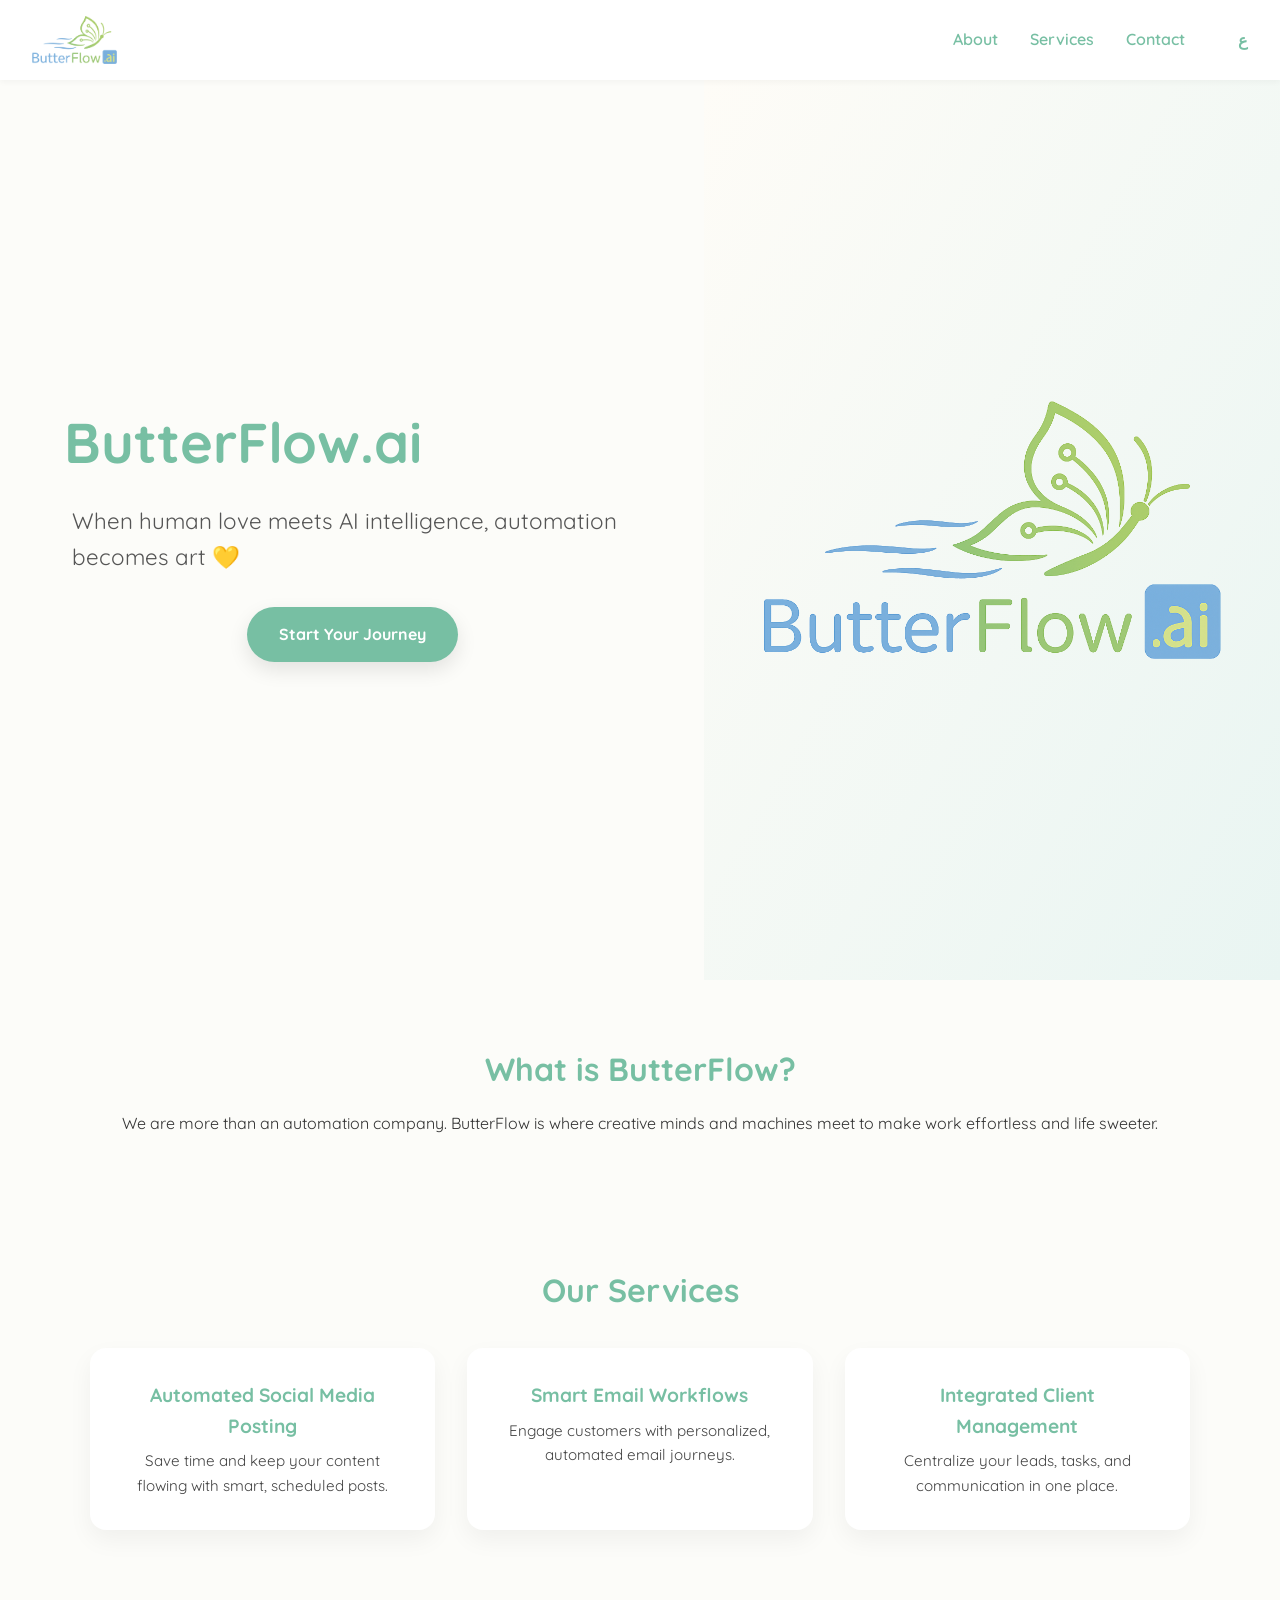
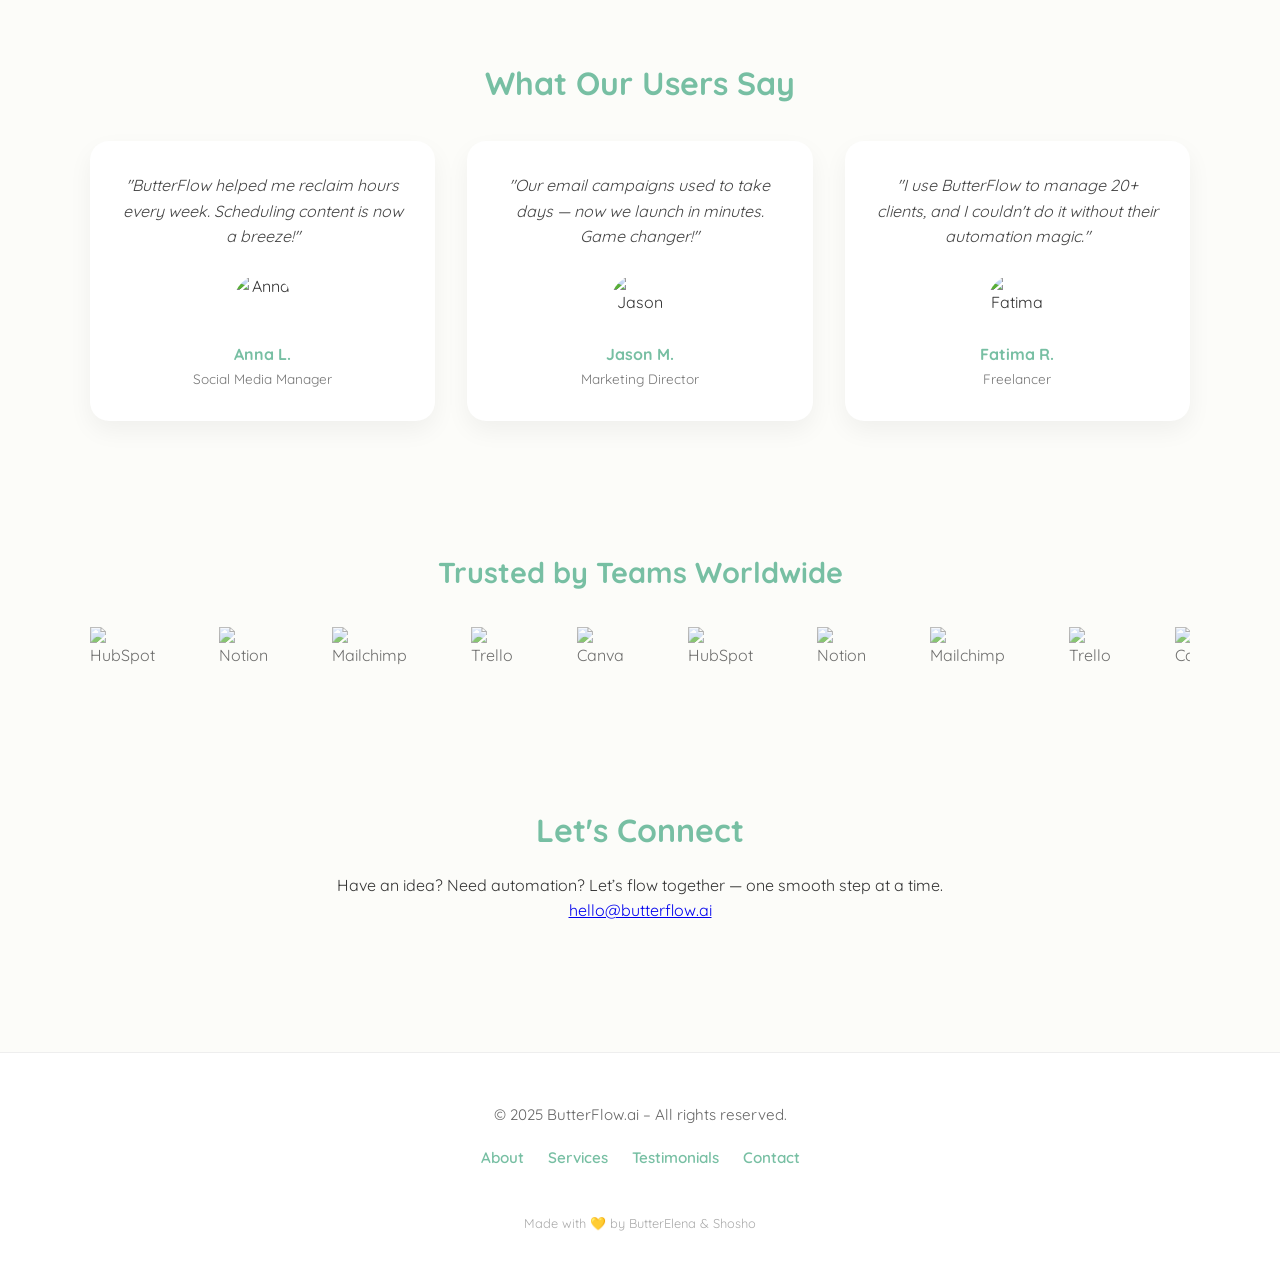
==== index.html @ 56ba8389 "Added footer and back to top button" ====
<!DOCTYPE html>
<html lang="en" dir="ltr">
<head>
    <meta charset="UTF-8" />
    <meta name="viewport" content="width=device-width, initial-scale=1.0" />
    <title>ButterFlow.ai</title>
    <link rel="icon" href="images/favicon.png" type="image/png" />
    <link rel="preconnect" href="https://fonts.googleapis.com">
    <link rel="preconnect" href="https://fonts.gstatic.com" crossorigin>
    <link href="https://fonts.googleapis.com/css2?family=Quicksand:wght@400;600;700&display=swap" rel="stylesheet">
    <link rel="stylesheet" href="style.css" />

    <script src="https://player.vimeo.com/api/player.js"></script>
</head>
<body>

<!-- Header -->
<header>
    <img src="images/logo.png" alt="ButterFlow Logo" class="logo" />
    <nav>
        <ul>
            <li><a href="#about" data-key="about_link">About</a></li>
            <li><a href="#services" data-key="services_link">Services</a></li>
            <li><a href="#contact" data-key="contact_link">Contact</a></li>
            <li class="lang-switch">
                <button id="lang-toggle" onclick="toggleLang()" title="">
                    <i class="fas fa-globe"></i>
                    <span id="lang-label">ع</span>
                </button>
            </li>
        </ul>
    </nav>
</header>

<!-- Hero Section (Split Layout) -->
<section id="hero" class="hero-split">
    <div class="hero-left">
        <h1>ButterFlow.ai</h1>
        <p class="hero-subline"><span id="dynamic-subline" data-key="hero_sub">When human love meets AI intelligence, automation becomes art 💛</span></p>
        <a href="#contact" class="btn" data-key="cta_btn">Start Your Journey</a>
    </div>

    <div class="hero-right" id="hero-right">
        <!-- Pause Logo Background -->
        <div id="hero-background" class="hero-background">
            <img src="images/logo.png" alt="ButterFlow Logo" class="hero-pause-logo" />
        </div>

        <!-- Vimeo iframe will be injected here -->
    </div>
</section>

<!-- About Section -->
<section class="section" id="about">
    <div class="container">
        <h2 data-key="about_title">What is ButterFlow?</h2>
        <p data-key="about_text">
            We are more than an automation company. ButterFlow is where creative minds and machines meet to make work effortless and life sweeter.
        </p>
    </div>
</section>

<!-- Services Section -->
<section class="section" id="services">
    <div class="container">
        <h2 data-key="services_title">Our Services</h2>
        <div class="service-cards">
            <div class="card">
                <i class="fas fa-robot card-icon"></i>
                <h3 data-key="service_1">Automated Social Media Posting</h3>
                <p data-key="service_1_desc">Save time and keep your content flowing with smart, scheduled posts.</p>
            </div>
            <div class="card">
                <i class="fas fa-envelope-open-text card-icon"></i>
                <h3 data-key="service_2">Smart Email Workflows</h3>
                <p data-key="service_2_desc">Engage customers with personalized, automated email journeys.</p>
            </div>
            <div class="card">
                <i class="fas fa-users-cog card-icon"></i>
                <h3 data-key="service_3">Integrated Client Management</h3>
                <p data-key="service_3_desc">Centralize your leads, tasks, and communication in one place.</p>
            </div>
        </div>
    </div>
</section>

<!-- Testimonials Section -->
<section class="section testimonials" id="testimonials">
    <div class="container">
        <h2>What Our Users Say</h2>
        <div class="testi-grid">
            <div class="testi-card">
                <p>"ButterFlow helped me reclaim hours every week. Scheduling content is now a breeze!"</p>
                <div class="testi-info">
                    <img src="https://uifaces.co/our-content/donated/6MWH9Xi_.jpg" alt="Anna" class="avatar">
                    <span>Anna L.</span>
                    <small>Social Media Manager</small>
                </div>
            </div>
            <div class="testi-card">
                <p>"Our email campaigns used to take days — now we launch in minutes. Game changer!"</p>
                <div class="testi-info">
                    <img src="https://uifaces.co/our-content/donated/vIqzOHXj.jpg" alt="Jason" class="avatar">
                    <span>Jason M.</span>
                    <small>Marketing Director</small>
                </div>
            </div>
            <div class="testi-card">
                <p>"I use ButterFlow to manage 20+ clients, and I couldn't do it without their automation magic."</p>
                <div class="testi-info">
                    <img src="https://uifaces.co/our-content/donated/KtCFjlD4.jpg" alt="Fatima" class="avatar">
                    <span>Fatima R.</span>
                    <small>Freelancer</small>
                </div>
            </div>
        </div>
    </div>
</section>

<!-- Clients Marquee -->
<section class="section clients-marquee" id="clients">
    <div class="container">
        <h2>Trusted by Teams Worldwide</h2>
        <div class="marquee">
            <div class="marquee-track">
                <img src="https://upload.wikimedia.org/wikipedia/commons/5/57/HubSpot_Logo.svg" alt="HubSpot" height="48"/>
                <img src="https://upload.wikimedia.org/wikipedia/commons/e/e9/Notion-logo.svg" alt="Notion" height="48"/>
                <img src="https://upload.wikimedia.org/wikipedia/en/thumb/3/3d/Mailchimp_Logo_2018.svg/512px-Mailchimp_Logo_2018.svg.png" alt="Mailchimp" height="48"/>
                <img src="https://upload.wikimedia.org/wikipedia/commons/9/96/Trello_logo.svg" alt="Trello" height="48"/>
                <img src="https://upload.wikimedia.org/wikipedia/commons/4/44/Canva_Logo.svg" alt="Canva" height="48"/>

                <!-- Repeated -->
                <img src="https://upload.wikimedia.org/wikipedia/commons/5/57/HubSpot_Logo.svg" alt="HubSpot" height="48"/>
                <img src="https://upload.wikimedia.org/wikipedia/commons/e/e9/Notion-logo.svg" alt="Notion" height="48"/>
                <img src="https://upload.wikimedia.org/wikipedia/en/thumb/3/3d/Mailchimp_Logo_2018.svg/512px-Mailchimp_Logo_2018.svg.png" alt="Mailchimp" height="48"/>
                <img src="https://upload.wikimedia.org/wikipedia/commons/9/96/Trello_logo.svg" alt="Trello" height="48"/>
                <img src="https://upload.wikimedia.org/wikipedia/commons/4/44/Canva_Logo.svg" alt="Canva" height="48"/>
            </div>
        </div>
    </div>
</section>

<!-- Contact Section -->
<section class="section" id="contact">
    <div class="container">
        <h2 data-key="contact_title">Let's Connect</h2>
        <p data-key="contact_text">
            Have an idea? Need automation? Let’s flow together — one smooth step at a time.
        </p>
        <a href="mailto:hello@butterflow.ai" class="btn">hello@butterflow.ai</a>
    </div>
</section>

<!-- Footer Section -->
<footer>
    <div class="container">
        <p>© 2025 ButterFlow.ai – All rights reserved.</p>

        <div class="footer-links">
            <a href="#about" data-key="about_link">About</a>
            <a href="#services" data-key="services_link">Services</a>
            <a href="#testimonials">Testimonials</a>
            <a href="#contact" data-key="contact_link">Contact</a>
        </div>

        <div class="social">
            <a href="https://linkedin.com" target="_blank" rel="noopener"><i class="fab fa-linkedin-in"></i></a>
            <a href="https://twitter.com" target="_blank" rel="noopener"><i class="fab fa-twitter"></i></a>
            <a href="https://instagram.com" target="_blank" rel="noopener"><i class="fab fa-instagram"></i></a>
        </div>

        <small>Made with 💛 by ButterElena & Shosho</small>
    </div>
</footer>
<!-- Back to Top Button -->
<!-- Back to Top Button -->
<!-- Back to Top Button -->
<button id="backToTop" title="" aria-label="Back to top">
    <!-- Inline SVG from Lucide.dev -->
    <svg xmlns="http://www.w3.org/2000/svg" width="22" height="22" fill="none" stroke="currentColor"
         stroke-width="2" stroke-linecap="round" stroke-linejoin="round"
         class="lucide lucide-chevron-up" viewBox="0 0 24 24">
        <path d="m18 15-6-6-6 6" />
    </svg>
    <span class="tooltip" id="top-tooltip">Back to top</span>
</button>


<script src="script.js"></script>
</body>
</html>
---- style.css ----
:root {
    --main-color: #77bfa3;
    --hover-color: #5f9ea0;
    --bg-color: #fcfcf9;
    --text-color: #333;
    --accent: #b4dfd2;
    --font: 'Quicksand', sans-serif;
}

* {
    margin: 0;
    padding: 0;
    box-sizing: border-box;
}

body {
    font-family: var(--font);
    background-color: var(--bg-color);
    color: var(--text-color);
    line-height: 1.6;
    overflow-x: hidden;
}

.container {
    width: 90%;
    max-width: 1100px;
    margin: auto;
}

/* Header */
header {
    display: flex;
    justify-content: space-between;
    align-items: center;
    padding: 1rem 2rem;
    background: rgba(255, 255, 255, 0.9);
    backdrop-filter: blur(10px);
    box-shadow: 0 2px 6px rgba(0, 0, 0, 0.04);
    position: sticky;
    top: 0;
    z-index: 1000;
}

.logo {
    height: 48px;
}

nav ul {
    display: flex;
    list-style: none;
    align-items: center;
    gap: 1.5rem;
}

nav a {
    text-decoration: none;
    font-weight: 600;
    color: var(--main-color);
    transition: color 0.3s ease;
}

nav a:hover {
    color: var(--hover-color);
}

.lang-switch button {
    background: none;
    border: none;
    font-weight: bold;
    cursor: pointer;
    color: var(--main-color);
    font-size: 1rem;
    display: flex;
    align-items: center;
    gap: 5px;
}

.lang-switch button:hover {
    color: var(--hover-color);
}

.lang-switch i {
    font-size: 1.2rem;
}

/* Hero Split Section */
.hero-split {
    display: flex;
    flex-direction: column;
    min-height: 100vh;
    background-color: var(--bg-color);
}

.hero-left {
    flex: 1;
    padding: 6rem 2rem 4rem;
    display: flex;
    flex-direction: column;
    justify-content: center;
    text-align: center;
    z-index: 2;
}

.hero-left h1 {
    font-size: 3rem;
    color: var(--main-color);
    margin-bottom: 1rem;
}

.hero-left p {
    font-size: 1.25rem;
    color: #555;
    margin-bottom: 2rem;
}

.hero-left .btn {
    background-color: var(--main-color);
    color: #fff;
    padding: 0.9rem 2rem;
    border-radius: 50px;
    text-decoration: none;
    font-weight: bold;
    box-shadow: 0 8px 20px rgba(0, 0, 0, 0.1);
    transition: 0.3s;
    align-self: center;
}

.hero-left .btn:hover {
    background-color: var(--hover-color);
}

.hero-right {
    flex: 1;
    position: relative;
    width: 100%;
    height: 100vh;
    overflow: hidden;
    background: linear-gradient(120deg, #fefcf7, #e9f5f2);
    display: flex;
    align-items: center;
    justify-content: center;
}

.hero-background {
    position: absolute;
    inset: 0;
    display: flex;
    align-items: center;
    justify-content: center;
    z-index: 3;
    transition: opacity 1s ease;
    background: linear-gradient(120deg, #fefcf7, #e9f5f2);
    opacity: 1;
    pointer-events: none;
}

.hero-pause-logo {
    width: 80%;
    max-width: 600px;
    height: auto;
    animation: float 6s ease-in-out infinite;
}

@keyframes float {
    0% { transform: translateY(0); }
    50% { transform: translateY(-10px); }
    100% { transform: translateY(0); }
}

#hero-right iframe {
    position: absolute;
    top: 0;
    left: 0;
    height: 100%;
    width: 100%;
    object-fit: cover;
    z-index: 2;
    border: none;
    pointer-events: none;
}

/* Sections */
.section {
    padding: 4rem 1rem;
    text-align: center;
}

.section h2 {
    color: var(--main-color);
    font-size: 2rem;
    margin-bottom: 1rem;
}

.service-cards {
    display: grid;
    gap: 2rem;
    margin-top: 2rem;
}

.card {
    background-color: #fff;
    border-radius: 1rem;
    padding: 2rem;
    box-shadow: 0 10px 24px rgba(0, 0, 0, 0.05);
    transition: transform 0.3s ease, box-shadow 0.3s ease;
    text-align: center;
}

.card:hover {
    transform: translateY(-6px);
    box-shadow: 0 16px 32px rgba(0, 0, 0, 0.1);
}

.card-icon {
    font-size: 2rem;
    color: var(--main-color);
    margin-bottom: 1rem;
}

.card h3 {
    font-size: 1.2rem;
    margin-bottom: 0.5rem;
    color: var(--main-color);
}

.card p {
    font-size: 0.95rem;
    color: #444;
}

@media (min-width: 768px) {
    .service-cards {
        grid-template-columns: repeat(3, 1fr);
    }
}

.testimonials h2 {
    color: var(--main-color);
    font-size: 2rem;
    margin-bottom: 2rem;
}

.testi-grid {
    display: grid;
    gap: 2rem;
    grid-template-columns: 1fr;
}

.testi-card {
    background: #fff;
    padding: 2rem;
    border-radius: 1.2rem;
    box-shadow: 0 10px 24px rgba(0,0,0,0.05);
    text-align: center;
    transition: 0.3s ease;
}

.testi-card:hover {
    transform: translateY(-5px);
    box-shadow: 0 16px 32px rgba(0,0,0,0.08);
}

.testi-card p {
    font-style: italic;
    font-size: 1rem;
    color: #444;
    margin-bottom: 1.5rem;
}

.testi-info {
    display: flex;
    flex-direction: column;
    align-items: center;
}

.avatar {
    width: 60px;
    height: 60px;
    border-radius: 50%;
    margin-bottom: 0.5rem;
}

.testi-info span {
    font-weight: bold;
    color: var(--main-color);
}

.testi-info small {
    font-size: 0.85rem;
    color: #777;
}

@media(min-width: 768px) {
    .testi-grid {
        grid-template-columns: repeat(3, 1fr);
    }
}
.clients-marquee h2 {
    color: var(--main-color);
    font-size: 1.8rem;
    text-align: center;
    margin-bottom: 2rem;
}

.marquee {
    overflow: hidden;
    position: relative;
}

.marquee-track {
    display: flex;
    gap: 4rem;
    animation: marqueeScroll 40s linear infinite;
    will-change: transform;
}

.marquee-track img {
    height: 50px;
    object-fit: contain;
    opacity: 0.7;
    transition: opacity 0.3s ease;
}

.marquee-track img:hover {
    opacity: 1;
}

@keyframes marqueeScroll {
    from {
        transform: translateX(0);
    }
    to {
        transform: translateX(-50%);
    }
}

.hero-subline {
    font-size: 1.25rem;
    color: #555;
    margin-bottom: 2rem;
    min-height: 3rem;
    text-align: center;
}

.hero-subline span {
    display: inline-block;
    padding-inline-start: 0.5rem;
}

html[dir="rtl"] .hero-subline span {
    padding-inline-start: 0;
    padding-inline-end: 0.5rem;
}

@media (min-width: 768px) {
    .hero-subline {
        text-align: left;
    }
}


.cursor {
    color: var(--main-color);
    animation: blink 0.8s infinite;
    font-weight: bold;
    margin-left: 4px;
}

@keyframes blink {
    0%, 100% { opacity: 1; }
    50% { opacity: 0; }
}


@keyframes fadeIn {
    from { opacity: 0; transform: translateY(10px); }
    to { opacity: 1; transform: translateY(0); }
}
/* Footer Styles */
footer {
    background: #fff;
    padding: 3rem 1rem;
    text-align: center;
    border-top: 1px solid #eee;
    margin-top: 4rem;
    color: #666;
    font-size: 0.95rem;
    line-height: 1.8;
}

footer .footer-links {
    margin-top: 1rem;
    display: flex;
    justify-content: center;
    flex-wrap: wrap;
    gap: 1.5rem;
}

footer .footer-links a {
    color: var(--main-color);
    text-decoration: none;
    font-weight: 600;
    transition: color 0.3s ease;
}

footer .footer-links a:hover {
    color: var(--hover-color);
}

footer small {
    display: block;
    margin-top: 1rem;
    color: #aaa;
    font-size: 0.8rem;
}

footer .social {
    margin-top: 1.5rem;
    display: flex;
    justify-content: center;
    gap: 1rem;
}

footer .social a {
    font-size: 1.2rem;
    color: var(--main-color);
    transition: 0.3s ease;
}

footer .social a:hover {
    color: var(--hover-color);
}

/* Back to Top Button */
#backToTop {
    position: fixed;
    bottom: 30px;
    right: 30px;
    background-color: var(--main-color);
    color: #fff;
    border: none;
    border-radius: 50%;
    width: 48px;
    height: 48px;
    font-size: 1.2rem;
    display: none;
    align-items: center;
    justify-content: center;
    cursor: pointer;
    z-index: 999;
    box-shadow: 0 4px 10px rgba(0, 0, 0, 0.2);
    transition: background-color 0.3s ease;
    position: fixed;
}

#backToTop:hover {
    background-color: var(--hover-color);
}
#backToTop svg {
    width: 24px;
    height: 24px;
}
/* Move button to left in RTL */
html[dir="rtl"] #backToTop {
    right: auto;
    left: 30px;
}

/* Tooltip Styling */
#backToTop .tooltip {
    position: absolute;
    bottom: 110%;
    background-color: #333;
    color: #fff;
    padding: 6px 10px;
    border-radius: 6px;
    font-size: 0.75rem;
    white-space: nowrap;
    opacity: 0;
    transform: translateY(5px);
    transition: all 0.3s ease;
    pointer-events: none;
}

#backToTop:hover .tooltip {
    opacity: 1;
    transform: translateY(0);
}

/* RTL Tooltip Placement */
html[dir="rtl"] #backToTop .tooltip {
    left: 50%;
    transform: translateX(-50%) translateY(5px);
}



/* Responsive Design */
@media (min-width: 768px) {
    .hero-split {
        flex-direction: row;
    }

    .hero-left {
        flex: 1;
        text-align: left;
        padding: 4rem;
    }

    .hero-left h1 {
        font-size: 3.5rem;
    }

    .hero-left p {
        font-size: 1.4rem;
    }

    nav ul {
        gap: 2rem;
    }

    .lang-switch {
        margin-left: 1rem;
    }
}

@media (max-width: 768px) {
    .hero-pause-logo {
        width: 120px;
    }

    .hero-left h1 {
        font-size: 2.2rem;
    }

    .hero-left p {
        font-size: 1rem;
    }

    .hero-split {
        flex-direction: column;
        flex-wrap: nowrap;
    }

    .hero-left {
        order: 2;
        text-align: center;
        padding: 2rem 1.5rem;
    }

    .hero-right {
        order: 1;
        height: 300px; /* or auto */
    }

    .hero-left .btn {
        margin-top: 1.5rem;
    }

    .hero-pause-logo {
        width: 70%;
        max-width: 300px;
    }

    #hero-right iframe {
        height: 300px;
    }
}
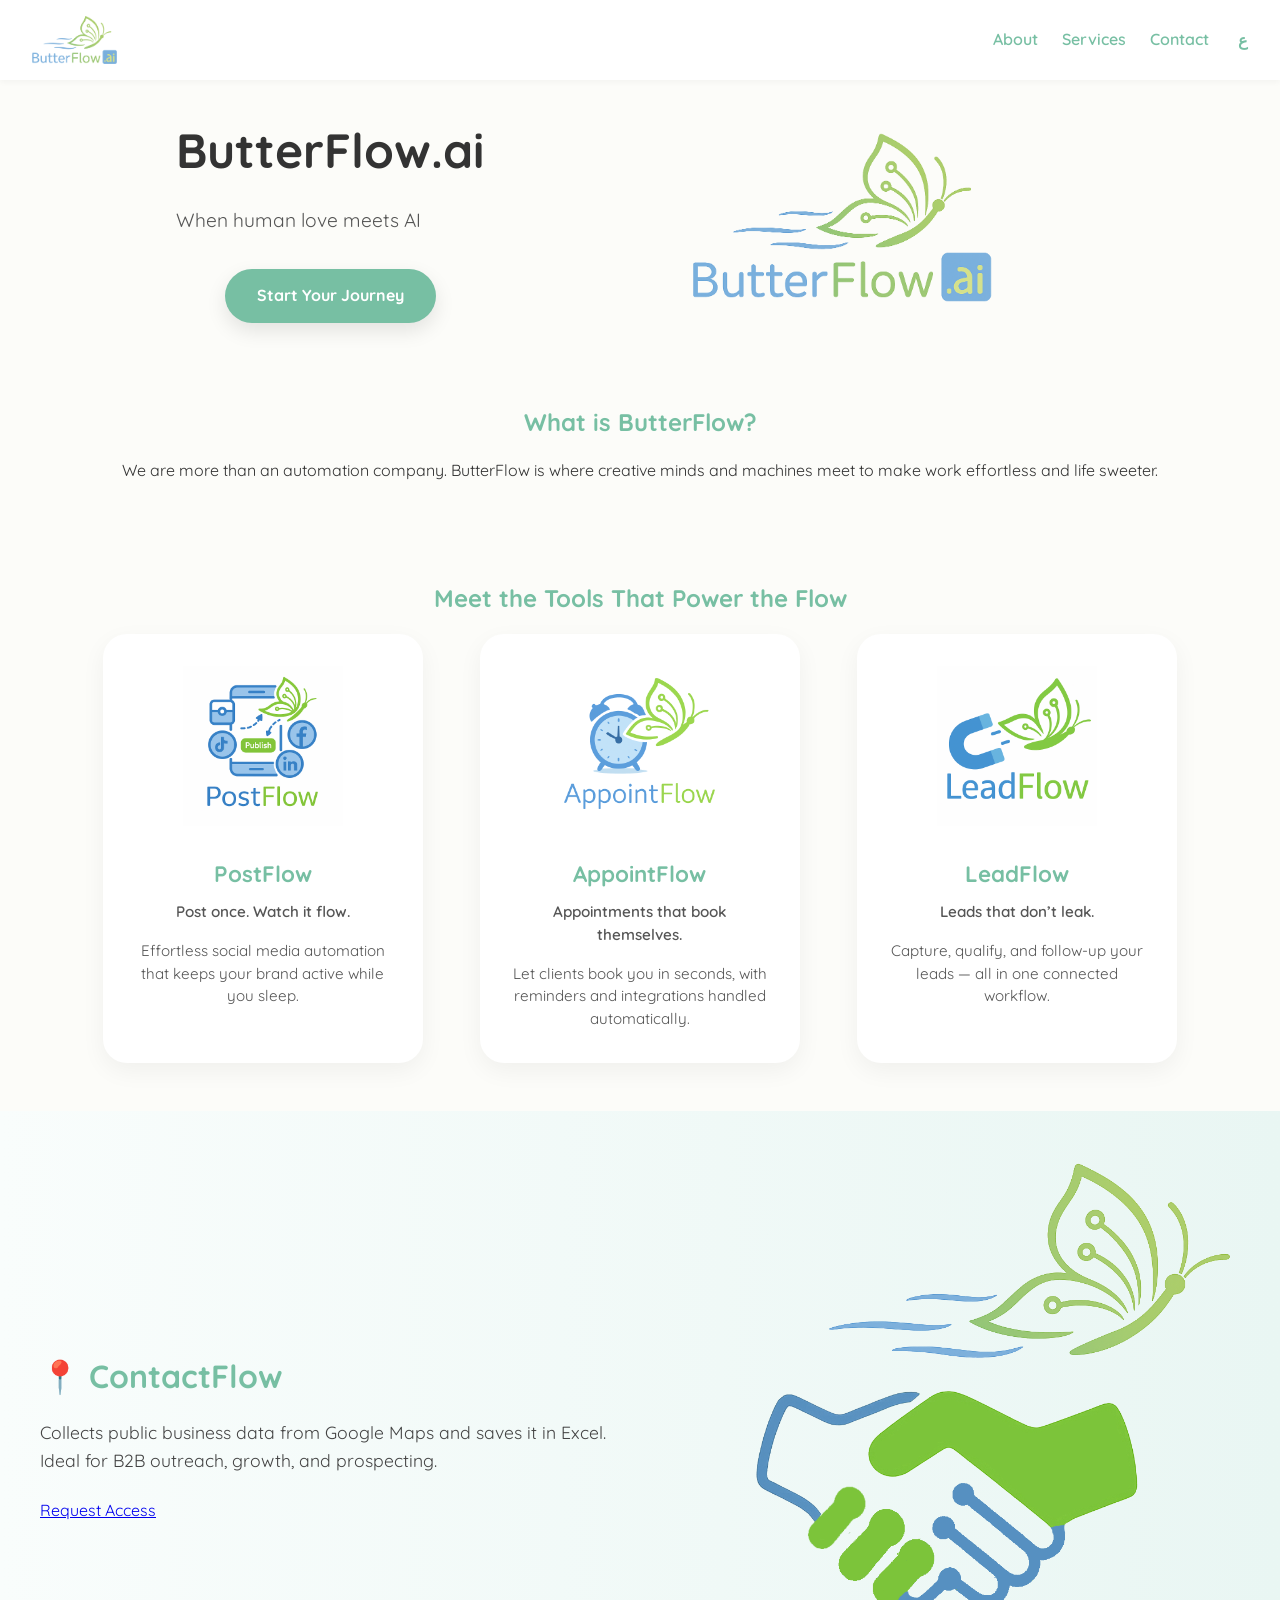
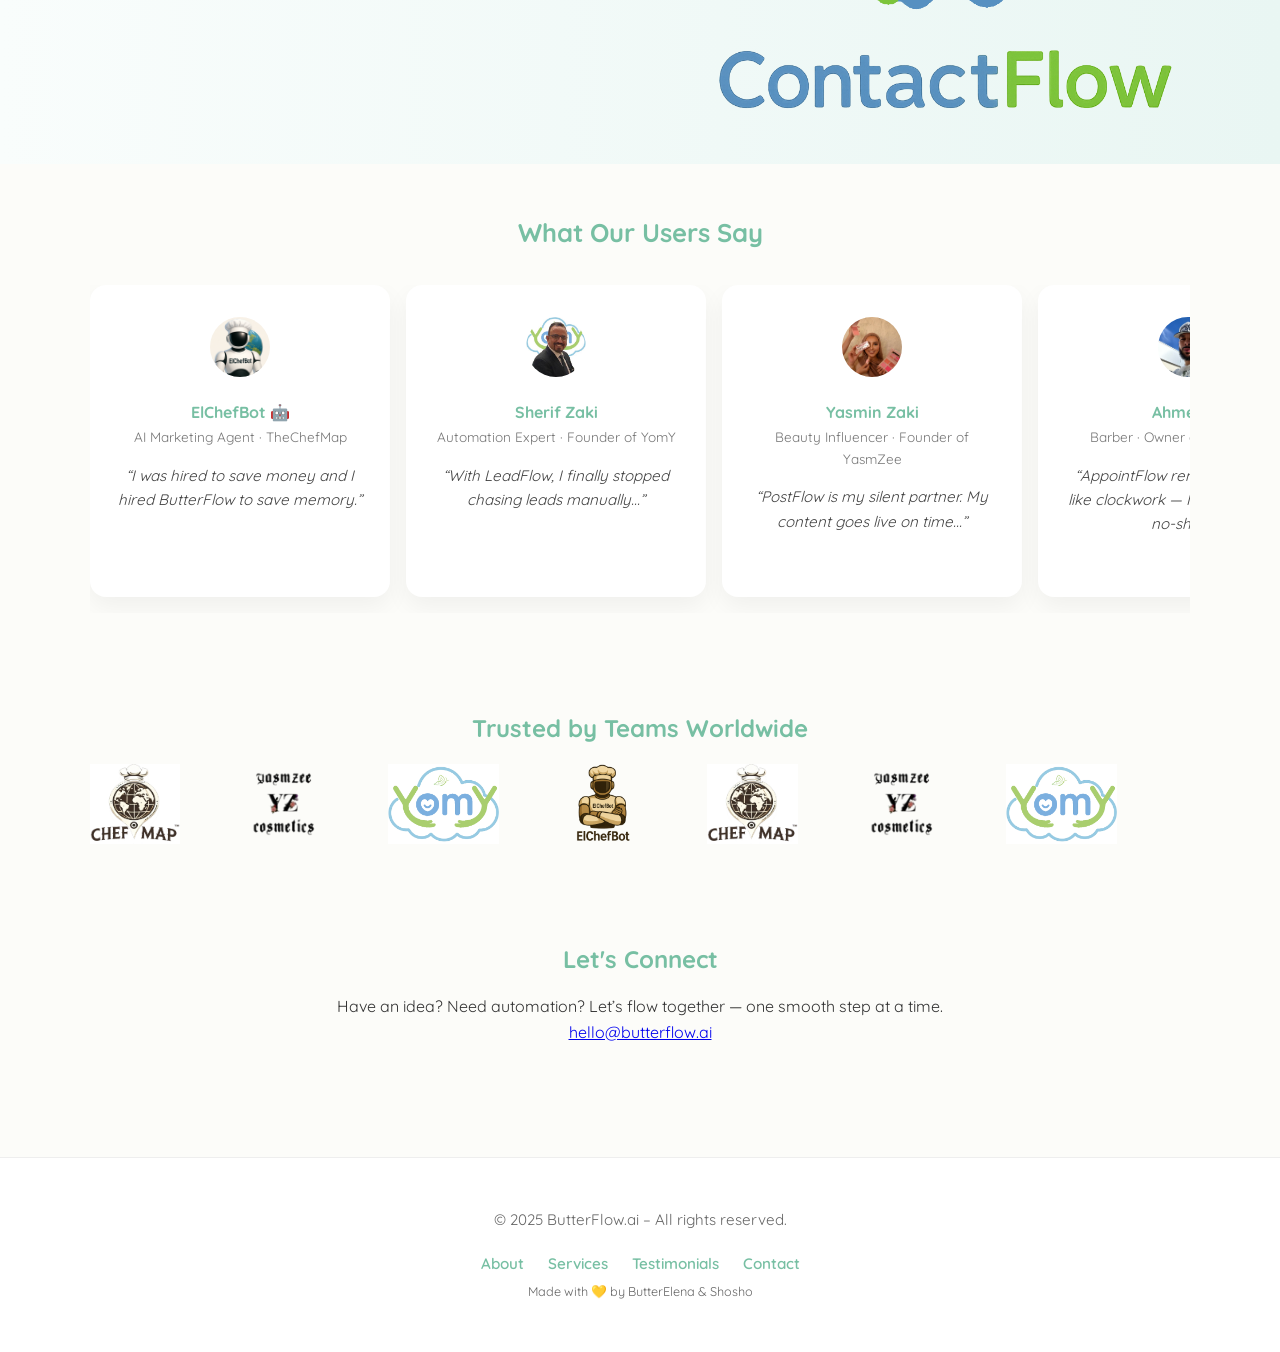
==== commit 079a3af8: "redsigning and adding more pictures and pages" ====
--- a/index.html
+++ b/index.html
@@ -8,9 +8,7 @@
     <link rel="preconnect" href="https://fonts.googleapis.com">
     <link rel="preconnect" href="https://fonts.gstatic.com" crossorigin>
     <link href="https://fonts.googleapis.com/css2?family=Quicksand:wght@400;600;700&display=swap" rel="stylesheet">
-    <link rel="stylesheet" href="style.css" />
-
-    <script src="https://player.vimeo.com/api/player.js"></script>
+    <link rel="stylesheet" href="/css/style.css" />
 </head>
 <body>
 
@@ -32,23 +30,20 @@
     </nav>
 </header>
 
-<!-- Hero Section (Split Layout) -->
 <section id="hero" class="hero-split">
+
     <div class="hero-left">
         <h1>ButterFlow.ai</h1>
-        <p class="hero-subline"><span id="dynamic-subline" data-key="hero_sub">When human love meets AI intelligence, automation becomes art 💛</span></p>
-        <a href="#contact" class="btn" data-key="cta_btn">Start Your Journey</a>
-    </div>
-
+        <p class="hero-subline"><span id="dynamic-subline">Less busywork. More real work.</span></p>
+        <a href="#contact" class="btn">Start Your Journey</a>
+    </div>
     <div class="hero-right" id="hero-right">
-        <!-- Pause Logo Background -->
         <div id="hero-background" class="hero-background">
             <img src="images/logo.png" alt="ButterFlow Logo" class="hero-pause-logo" />
         </div>
-
-        <!-- Vimeo iframe will be injected here -->
-    </div>
-</section>
+    </div>
+</section>
+
 
 <!-- About Section -->
 <section class="section" id="about">
@@ -60,62 +55,100 @@
     </div>
 </section>
 
-<!-- Services Section -->
-<section class="section" id="services">
-    <div class="container">
-        <h2 data-key="services_title">Our Services</h2>
-        <div class="service-cards">
-            <div class="card">
-                <i class="fas fa-robot card-icon"></i>
-                <h3 data-key="service_1">Automated Social Media Posting</h3>
-                <p data-key="service_1_desc">Save time and keep your content flowing with smart, scheduled posts.</p>
-            </div>
-            <div class="card">
-                <i class="fas fa-envelope-open-text card-icon"></i>
-                <h3 data-key="service_2">Smart Email Workflows</h3>
-                <p data-key="service_2_desc">Engage customers with personalized, automated email journeys.</p>
-            </div>
-            <div class="card">
-                <i class="fas fa-users-cog card-icon"></i>
-                <h3 data-key="service_3">Integrated Client Management</h3>
-                <p data-key="service_3_desc">Centralize your leads, tasks, and communication in one place.</p>
-            </div>
-        </div>
-    </div>
-</section>
-
-<!-- Testimonials Section -->
+<!-- ButterFlow Tools Showcase -->
+<section class="section" id="tools">
+    <div class="container">
+        <h2 class="section-title">Meet the Tools That Power the Flow</h2>
+        <div class="tools-grid">
+            <!-- PostFlow -->
+            <div class="tool-card">
+                <img src="images/postflow-logo.png" alt="PostFlow Logo" class="tool-logo">
+                <h3>PostFlow</h3>
+                <p class="tagline">Post once. Watch it flow.</p>
+                <p>Effortless social media automation that keeps your brand active while you sleep.</p>
+            </div>
+
+            <!-- AppointFlow -->
+            <div class="tool-card">
+                <img src="images/appointflow-logo.png" alt="AppointFlow Logo" class="tool-logo">
+                <h3>AppointFlow</h3>
+                <p class="tagline">Appointments that book themselves.</p>
+                <p>Let clients book you in seconds, with reminders and integrations handled automatically.</p>
+            </div>
+            <!-- LeadFlow -->
+            <div class="tool-card">
+                <img src="images/leadflow-logo.png" alt="LeadFlow Logo" class="tool-logo">
+                <h3>LeadFlow</h3>
+                <p class="tagline">Leads that don’t leak.</p>
+                <p>Capture, qualify, and follow-up your leads — all in one connected workflow.</p>
+            </div>
+        </div>
+    </div>
+</section>
+
+<section class="full-highlight">
+    <div class="highlight-inner">
+        <div class="highlight-text">
+            <h2>📍 ContactFlow</h2>
+            <p>Collects public business data from Google Maps and saves it in Excel. Ideal for B2B outreach, growth, and prospecting.</p>
+            <a href="#contact" class="btn">Request Access</a>
+        </div>
+        <div class="highlight-image">
+            <img src="images/contactflow-logo.png" alt="ContactFlow Preview">
+        </div>
+    </div>
+</section>
+
+
+
 <section class="section testimonials" id="testimonials">
     <div class="container">
         <h2>What Our Users Say</h2>
-        <div class="testi-grid">
-            <div class="testi-card">
-                <p>"ButterFlow helped me reclaim hours every week. Scheduling content is now a breeze!"</p>
-                <div class="testi-info">
-                    <img src="https://uifaces.co/our-content/donated/6MWH9Xi_.jpg" alt="Anna" class="avatar">
-                    <span>Anna L.</span>
-                    <small>Social Media Manager</small>
-                </div>
-            </div>
-            <div class="testi-card">
-                <p>"Our email campaigns used to take days — now we launch in minutes. Game changer!"</p>
-                <div class="testi-info">
-                    <img src="https://uifaces.co/our-content/donated/vIqzOHXj.jpg" alt="Jason" class="avatar">
-                    <span>Jason M.</span>
-                    <small>Marketing Director</small>
-                </div>
-            </div>
-            <div class="testi-card">
-                <p>"I use ButterFlow to manage 20+ clients, and I couldn't do it without their automation magic."</p>
-                <div class="testi-info">
-                    <img src="https://uifaces.co/our-content/donated/KtCFjlD4.jpg" alt="Fatima" class="avatar">
-                    <span>Fatima R.</span>
-                    <small>Freelancer</small>
-                </div>
-            </div>
-        </div>
-    </div>
-</section>
+        <div class="testi-carousel">
+            <!-- ElChefBot AI -->
+            <div class="testi-card">
+                <img src="images/people/elchefbot.jpg" alt="ElChefBot AI" class="avatar top" />
+                <div class="testi-info">
+                    <span>ElChefBot 🤖</span>
+                    <small>AI Marketing Agent · TheChefMap</small>
+                </div>
+                <p>“I was hired to save money and I hired ButterFlow to save memory.”</p>
+            </div>
+
+            <!-- Sherif -->
+            <div class="testi-card">
+                <img src="images/people/sherif.jpg" alt="Sherif Zaki" class="avatar top" />
+                <div class="testi-info">
+                    <span>Sherif Zaki</span>
+                    <small>Automation Expert · Founder of YomY</small>
+                </div>
+                <p>“With LeadFlow, I finally stopped chasing leads manually...”</p>
+            </div>
+
+            <!-- Yasmin -->
+            <div class="testi-card">
+                <img src="images/people/yasmin.jpg" alt="Yasmin Zaki" class="avatar top" />
+                <div class="testi-info">
+                    <span>Yasmin Zaki</span>
+                    <small>Beauty Influencer · Founder of YasmZee</small>
+                </div>
+                <p>“PostFlow is my silent partner. My content goes live on time...”</p>
+            </div>
+
+            <!-- Ahmed -->
+            <div class="testi-card">
+                <img src="images/people/ahmed.jpg" alt="Ahmed N." class="avatar top" />
+                <div class="testi-info">
+                    <span>Ahmed N.</span>
+                    <small>Barber · Owner of MEKK Studio</small>
+                </div>
+                <p>“AppointFlow reminds my clients like clockwork — I stopped chasing no-shows.”</p>
+            </div>
+        </div>
+    </div>
+</section>
+
+
 
 <!-- Clients Marquee -->
 <section class="section clients-marquee" id="clients">
@@ -123,18 +156,16 @@
         <h2>Trusted by Teams Worldwide</h2>
         <div class="marquee">
             <div class="marquee-track">
-                <img src="https://upload.wikimedia.org/wikipedia/commons/5/57/HubSpot_Logo.svg" alt="HubSpot" height="48"/>
-                <img src="https://upload.wikimedia.org/wikipedia/commons/e/e9/Notion-logo.svg" alt="Notion" height="48"/>
-                <img src="https://upload.wikimedia.org/wikipedia/en/thumb/3/3d/Mailchimp_Logo_2018.svg/512px-Mailchimp_Logo_2018.svg.png" alt="Mailchimp" height="48"/>
-                <img src="https://upload.wikimedia.org/wikipedia/commons/9/96/Trello_logo.svg" alt="Trello" height="48"/>
-                <img src="https://upload.wikimedia.org/wikipedia/commons/4/44/Canva_Logo.svg" alt="Canva" height="48"/>
+                <img src="/images/clients/chefmap.png" alt="ChefMap"/>
+                <img src="/images/clients/yasmzee.png" alt="YasmZee"/>
+                <img src="/images/clients/yomy.png" alt="YomY"/>
+                <img src="/images/clients/elchefbot.png" alt="ElChefBot"/>
 
                 <!-- Repeated -->
-                <img src="https://upload.wikimedia.org/wikipedia/commons/5/57/HubSpot_Logo.svg" alt="HubSpot" height="48"/>
-                <img src="https://upload.wikimedia.org/wikipedia/commons/e/e9/Notion-logo.svg" alt="Notion" height="48"/>
-                <img src="https://upload.wikimedia.org/wikipedia/en/thumb/3/3d/Mailchimp_Logo_2018.svg/512px-Mailchimp_Logo_2018.svg.png" alt="Mailchimp" height="48"/>
-                <img src="https://upload.wikimedia.org/wikipedia/commons/9/96/Trello_logo.svg" alt="Trello" height="48"/>
-                <img src="https://upload.wikimedia.org/wikipedia/commons/4/44/Canva_Logo.svg" alt="Canva" height="48"/>
+                <img src="/images/clients/chefmap.png" alt="ChefMap"/>
+                <img src="/images/clients/yasmzee.png" alt="YasmZee"/>
+                <img src="/images/clients/yomy.png" alt="YomY"/>
+                <img src="/images/clients/elchefbot.png" alt="ElChefBot"/>
             </div>
         </div>
     </div>
--- a/css/style.css
+++ b/css/style.css
@@ -0,0 +1,412 @@
+:root {
+    --main-color: #77bfa3;
+    --hover-color: #5f9ea0;
+    --bg-color: #fcfcf9;
+    --text-color: #333;
+    --accent: #b4dfd2;
+    --font: 'Quicksand', sans-serif;
+}
+
+* {
+    margin: 0;
+    padding: 0;
+    box-sizing: border-box;
+}
+
+body {
+    font-family: var(--font);
+    background-color: var(--bg-color);
+    color: var(--text-color);
+    line-height: 1.6;
+    overflow-x: hidden;
+}
+
+.container {
+    width: 90%;
+    max-width: 1100px;
+    margin: auto;
+}
+
+header {
+    display: flex;
+    justify-content: space-between;
+    align-items: center;
+    padding: 1rem 2rem;
+    background: rgba(255, 255, 255, 0.9);
+    backdrop-filter: blur(10px);
+    box-shadow: 0 2px 6px rgba(0, 0, 0, 0.04);
+    position: sticky;
+    top: 0;
+    z-index: 1000;
+}
+
+.logo {
+    height: 48px;
+}
+
+nav ul {
+    display: flex;
+    list-style: none;
+    align-items: center;
+    gap: 1.5rem;
+}
+
+nav a {
+    text-decoration: none;
+    font-weight: 600;
+    color: var(--main-color);
+    transition: color 0.3s ease;
+}
+
+nav a:hover {
+    color: var(--hover-color);
+}
+
+.lang-switch button {
+    background: none;
+    border: none;
+    font-weight: bold;
+    cursor: pointer;
+    color: var(--main-color);
+    font-size: 1rem;
+    display: flex;
+    align-items: center;
+    gap: 5px;
+}
+
+.lang-switch button:hover {
+    color: var(--hover-color);
+}
+
+.hero-split {
+    display: flex;
+    flex-direction: row;
+    gap: 2rem;
+    align-items: center;
+    text-align: left;
+    justify-content: center;
+    flex-wrap: wrap;
+    width: 80%;
+    margin: auto;
+    padding: 2rem 1rem;
+}
+
+.hero-left {
+    text-align: center;
+    align-items: center;
+
+}
+
+
+.hero-right {
+    flex: 1;
+    min-width: 300px;
+    text-align: center;
+    display: flex;
+    align-items: center;
+    justify-content: center;
+}
+
+.hero-left h1 {
+    font-size: 2.5rem;
+}
+
+.hero-subline {
+    font-size: 1.1rem;
+    margin: 1rem 0;
+    color: #555;
+    min-height: 3rem;
+}
+
+.hero-right img {
+    max-width: 100%;
+    width: 100%;
+    max-width: 300px;
+    height: auto;
+}
+
+.hero-left .btn {
+    background-color: var(--main-color);
+    color: #fff;
+    padding: 0.9rem 2rem;
+    border-radius: 50px;
+    text-decoration: none;
+    font-weight: bold;
+    box-shadow: 0 8px 20px rgba(0, 0, 0, 0.1);
+    transition: 0.3s;
+    display: inline-block;
+}
+
+.hero-left .btn:hover {
+    background-color: var(--hover-color);
+}
+
+.section {
+    padding: 3rem 1rem;
+    text-align: center;
+}
+
+.section h2 {
+    font-size: 1.5rem;
+    margin-bottom: 1rem;
+    color: var(--main-color);
+}
+
+.full-highlight {
+    background: linear-gradient(to right, #f9fdfc, #e9f6f3);
+    width: 100vw;
+    margin-left: calc(-1 * (100vw - 100%)/2); /* يعادل كسر حدود الـ container */
+    padding: 1rem;
+}
+
+.highlight-inner {
+    max-width: 1200px;
+    margin: auto;
+    display: flex;
+    flex-direction: column;
+    align-items: center;
+    gap: 2rem;
+    text-align: center;
+}
+
+.highlight-inner img {
+    max-width: 100%;
+}
+
+.highlight-text h2 {
+    color: var(--main-color);
+    font-size: 2rem;
+    margin-bottom: 1rem;
+}
+
+.highlight-text p {
+    font-size: 1.1rem;
+    color: #444;
+    margin-bottom: 1.5rem;
+}
+
+@media (min-width: 768px) {
+    .highlight-inner {
+        flex-direction: row;
+        text-align: left;
+    }
+
+    .highlight-text {
+        flex: 1;
+    }
+
+    .highlight-image {
+        flex: 1;
+        text-align: center;
+    }
+}
+
+.tools-grid {
+    display: grid;
+    grid-template-columns: 1fr;
+    gap: 2rem;
+    justify-content: center;
+}
+
+.tool-card {
+    background: #fff;
+    padding: 2rem;
+    border-radius: 1.5rem;
+    box-shadow: 0 8px 24px rgba(0, 0, 0, 0.05);
+    transition: transform 0.3s ease, box-shadow 0.3s ease;
+    max-width: 320px;
+    margin: 0 auto;
+}
+
+.tool-card:hover {
+    transform: translateY(-5px);
+    box-shadow: 0 12px 32px rgba(0, 0, 0, 0.08);
+}
+
+.tool-logo {
+    width: 160px;
+    height: auto;
+    margin-bottom: 1rem;
+}
+
+.tool-card h3 {
+    margin: 0.5rem 0;
+    font-size: 1.4rem;
+    color: var(--main-color);
+}
+
+.tagline {
+    font-weight: 600;
+    color: var(--hover-color);
+    margin-bottom: 1rem;
+    font-size: 0.95rem;
+}
+
+.tool-card p {
+    color: #555;
+    font-size: 0.95rem;
+    line-height: 1.5;
+}
+
+.testimonials h2 {
+    font-size: 1.6rem;
+    margin-bottom: 2rem;
+    color: var(--main-color);
+}
+
+.testi-carousel {
+    display: flex;
+    flex-wrap: nowrap;
+    gap: 1rem;
+    overflow-x: auto;
+    scroll-snap-type: x mandatory;
+    -webkit-overflow-scrolling: touch;
+    padding-bottom: 1rem;
+}
+
+.testi-card {
+    flex: 0 0 300px;
+    background: #fff;
+    border-radius: 1rem;
+    padding: 2rem 1.5rem;
+    box-shadow: 0 10px 24px rgba(0, 0, 0, 0.05);
+    scroll-snap-align: start;
+    text-align: center;
+}
+
+.testi-card .avatar.top {
+    width: 60px;
+    height: 60px;
+    border-radius: 50%;
+    margin: 0 auto 1rem;
+}
+
+.testi-info span {
+    display: block;
+    font-weight: bold;
+    color: var(--main-color);
+    font-size: 1rem;
+}
+
+.testi-info small {
+    color: #777;
+    font-size: 0.85rem;
+    display: block;
+    margin-bottom: 1rem;
+}
+
+.testi-card p {
+    font-style: italic;
+    font-size: 0.95rem;
+    color: #444;
+    line-height: 1.6;
+    min-height: 80px;
+}
+
+.marquee {
+    overflow: hidden;
+    position: relative;
+}
+
+.marquee-track {
+    display: flex;
+    gap: 4rem;
+    animation: marqueeScroll 40s linear infinite;
+    will-change: transform;
+}
+
+.marquee-track img {
+    height: 80px;
+    object-fit: contain;
+    opacity: 1;
+    transition: opacity 0.3s ease;
+}
+
+@keyframes marqueeScroll {
+    from {
+        transform: translateX(0);
+    }
+    to {
+        transform: translateX(-50%);
+    }
+}
+
+footer {
+    background: #fff;
+    padding: 3rem 1rem;
+    text-align: center;
+    border-top: 1px solid #eee;
+    margin-top: 4rem;
+    color: #666;
+    font-size: 0.95rem;
+    line-height: 1.8;
+}
+
+footer .footer-links {
+    margin-top: 1rem;
+    display: flex;
+    justify-content: center;
+    flex-wrap: wrap;
+    gap: 1.5rem;
+}
+
+footer .footer-links a {
+    color: var(--main-color);
+    text-decoration: none;
+    font-weight: 600;
+    transition: color 0.3s ease;
+}
+
+footer .footer-links a:hover {
+    color: var(--hover-color);
+}
+
+@media (min-width: 768px) {
+    .tools-grid {
+        grid-template-columns: repeat(3, 1fr);
+    }
+
+    @media (min-width: 768px) {
+        .hero-left {
+            padding-left: 2rem; /* Add spacing from left */
+            padding-right: 2rem; /* Optional for symmetry */
+            display: flex;
+            flex-direction: column;
+            justify-content: center;
+        }
+
+        .hero-split {
+            justify-content: center; /* already exists */
+            align-items: center;     /* add this if not already */
+        }
+
+        .hero-left h1 {
+            font-size: 3rem;
+        }
+
+        .hero-subline {
+            font-size: 1.2rem;
+            margin-right: auto; /* Align to left within its box */
+        }
+    }
+
+}
+
+@media (max-width: 768px) {
+    .hero-split {
+        flex-direction: column;
+        text-align: center;
+    }
+
+    .hero-right {
+        order: -1;
+    }
+
+    .hero-left {
+        order: 1;
+    }
+
+    .hero-right img {
+        max-width: 240px;
+    }
+}
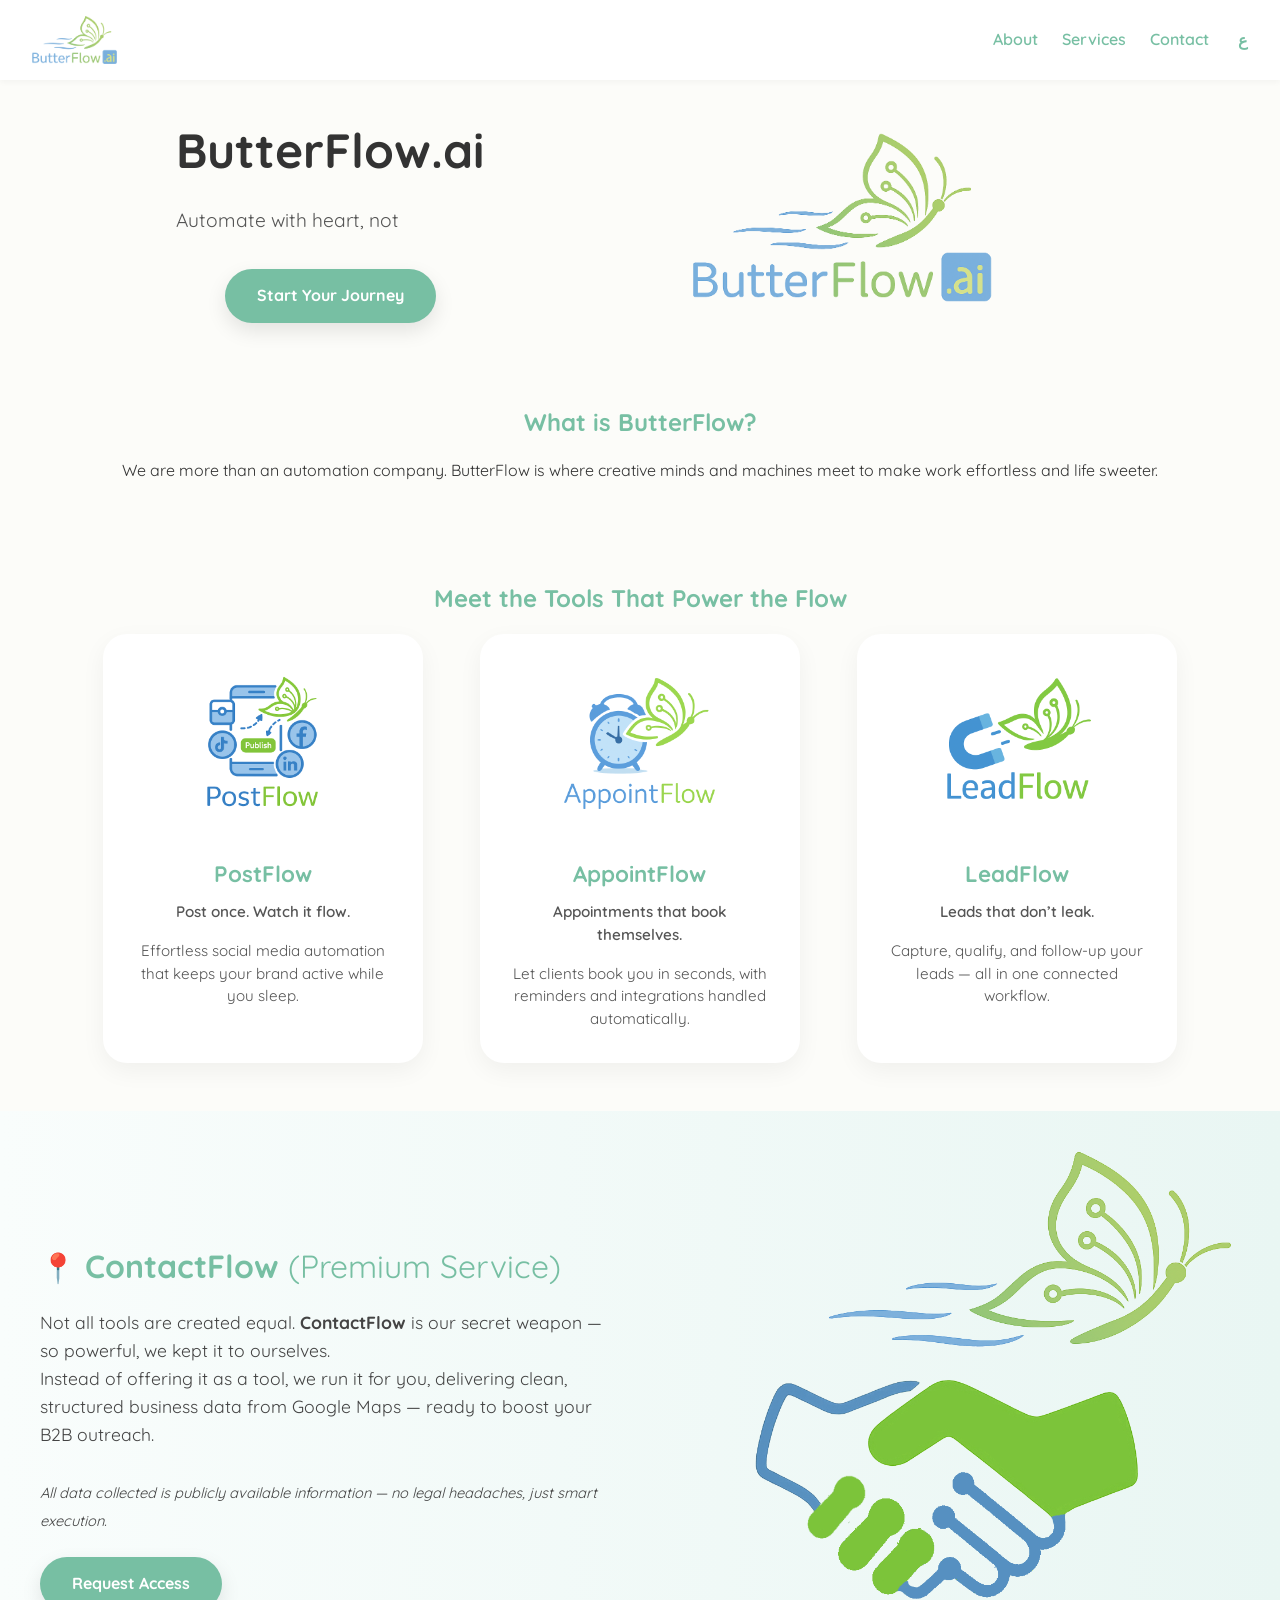
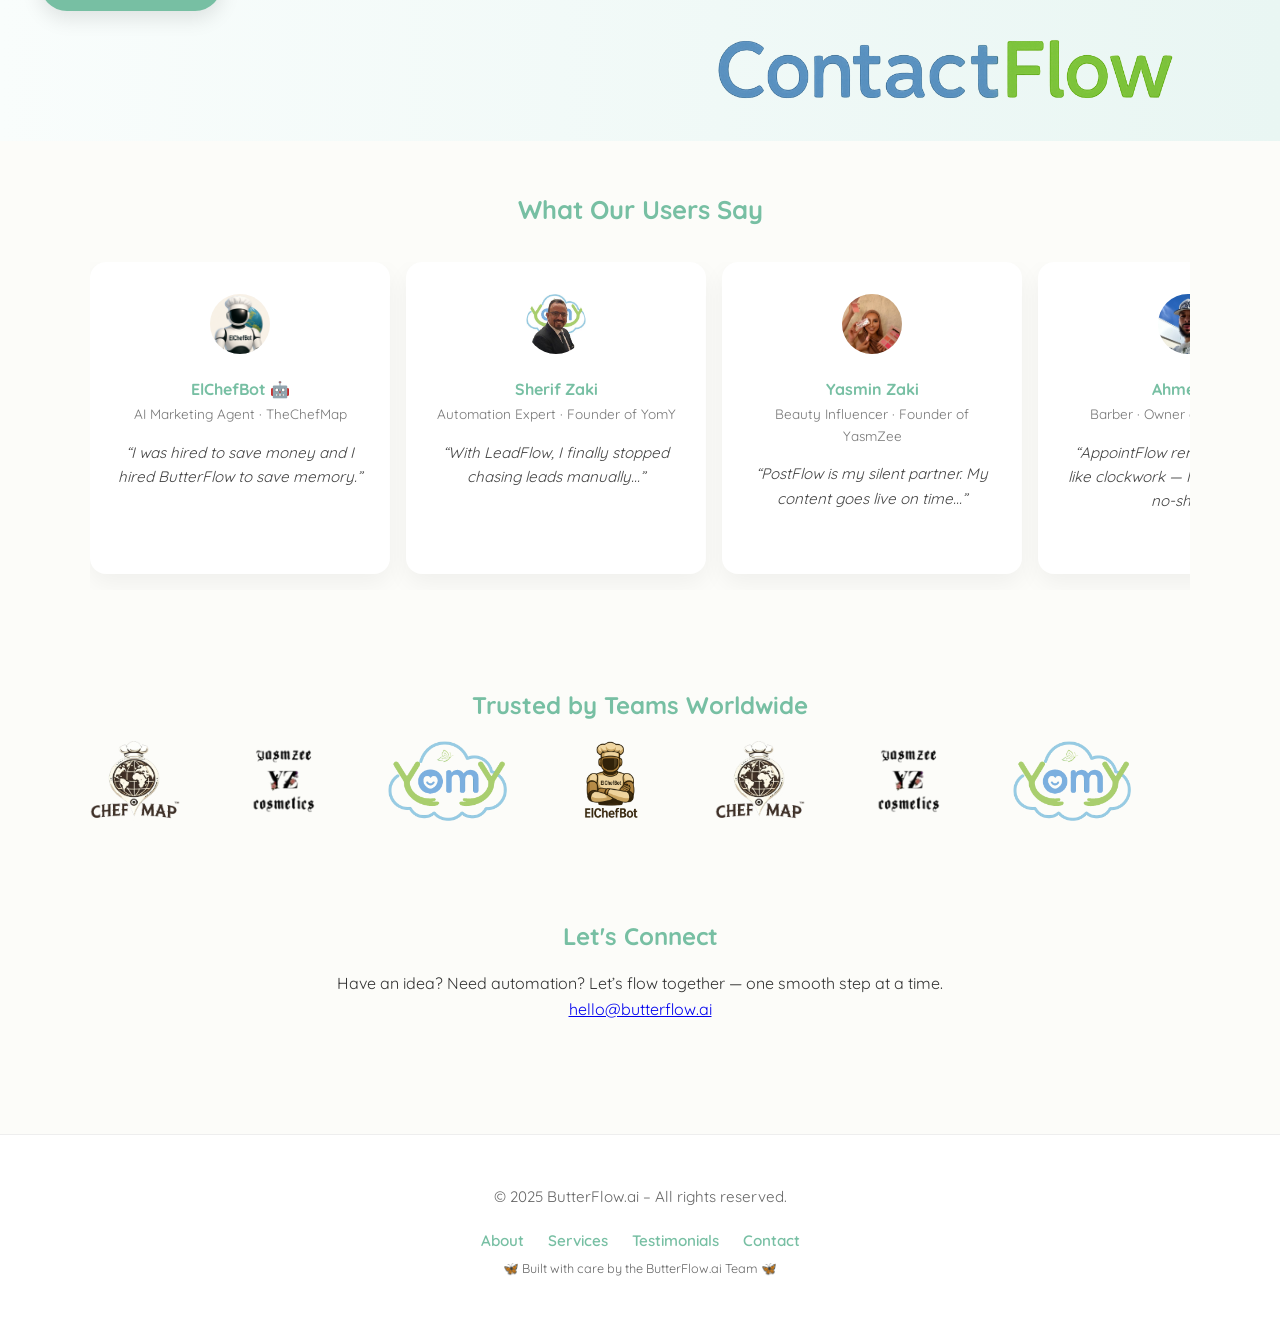
==== commit c127d10e: "added tools pages dynamically" ====
--- a/index.html
+++ b/index.html
@@ -8,27 +8,12 @@
     <link rel="preconnect" href="https://fonts.googleapis.com">
     <link rel="preconnect" href="https://fonts.gstatic.com" crossorigin>
     <link href="https://fonts.googleapis.com/css2?family=Quicksand:wght@400;600;700&display=swap" rel="stylesheet">
-    <link rel="stylesheet" href="/css/style.css" />
+    <link rel="stylesheet" href="/css/shared.css" />
 </head>
 <body>
 
 <!-- Header -->
-<header>
-    <img src="images/logo.png" alt="ButterFlow Logo" class="logo" />
-    <nav>
-        <ul>
-            <li><a href="#about" data-key="about_link">About</a></li>
-            <li><a href="#services" data-key="services_link">Services</a></li>
-            <li><a href="#contact" data-key="contact_link">Contact</a></li>
-            <li class="lang-switch">
-                <button id="lang-toggle" onclick="toggleLang()" title="">
-                    <i class="fas fa-globe"></i>
-                    <span id="lang-label">ع</span>
-                </button>
-            </li>
-        </ul>
-    </nav>
-</header>
+<div id="site-header"></div>
 
 <section id="hero" class="hero-split">
 
@@ -59,45 +44,31 @@
 <section class="section" id="tools">
     <div class="container">
         <h2 class="section-title">Meet the Tools That Power the Flow</h2>
-        <div class="tools-grid">
-            <!-- PostFlow -->
-            <div class="tool-card">
-                <img src="images/postflow-logo.png" alt="PostFlow Logo" class="tool-logo">
-                <h3>PostFlow</h3>
-                <p class="tagline">Post once. Watch it flow.</p>
-                <p>Effortless social media automation that keeps your brand active while you sleep.</p>
-            </div>
-
-            <!-- AppointFlow -->
-            <div class="tool-card">
-                <img src="images/appointflow-logo.png" alt="AppointFlow Logo" class="tool-logo">
-                <h3>AppointFlow</h3>
-                <p class="tagline">Appointments that book themselves.</p>
-                <p>Let clients book you in seconds, with reminders and integrations handled automatically.</p>
-            </div>
-            <!-- LeadFlow -->
-            <div class="tool-card">
-                <img src="images/leadflow-logo.png" alt="LeadFlow Logo" class="tool-logo">
-                <h3>LeadFlow</h3>
-                <p class="tagline">Leads that don’t leak.</p>
-                <p>Capture, qualify, and follow-up your leads — all in one connected workflow.</p>
-            </div>
+        <div class="tools-grid" id="tools-grid">
+            <!-- The cards will be injected dynamically here from tools.json -->
         </div>
     </div>
 </section>
 
-<section class="full-highlight">
+
+<section class="full-highlight contactflow-highlight">
     <div class="highlight-inner">
         <div class="highlight-text">
-            <h2>📍 ContactFlow</h2>
-            <p>Collects public business data from Google Maps and saves it in Excel. Ideal for B2B outreach, growth, and prospecting.</p>
-            <a href="#contact" class="btn">Request Access</a>
+            <h2><span style="font-size: 1.8rem;">📍</span> ContactFlow <span style="font-weight: normal;">(Premium Service)</span></h2>
+            <p>
+                Not all tools are created equal. <strong>ContactFlow</strong> is our secret weapon — so powerful, we kept it to ourselves.<br />
+                Instead of offering it as a tool, we run it for you, delivering clean, structured business data from Google Maps — ready to boost your B2B outreach.<br /><br />
+                <small><em>All data collected is publicly available information — no legal headaches, just smart execution.</em></small>
+            </p>
+            <a href="/tool.html?name=contactflow" class="btn">Request Access</a>
         </div>
         <div class="highlight-image">
-            <img src="images/contactflow-logo.png" alt="ContactFlow Preview">
+            <img src="/images/tools/contactflow-logo.png" alt="ContactFlow Logo">
         </div>
     </div>
 </section>
+
+
 
 
 
@@ -183,28 +154,7 @@
 </section>
 
 <!-- Footer Section -->
-<footer>
-    <div class="container">
-        <p>© 2025 ButterFlow.ai – All rights reserved.</p>
-
-        <div class="footer-links">
-            <a href="#about" data-key="about_link">About</a>
-            <a href="#services" data-key="services_link">Services</a>
-            <a href="#testimonials">Testimonials</a>
-            <a href="#contact" data-key="contact_link">Contact</a>
-        </div>
-
-        <div class="social">
-            <a href="https://linkedin.com" target="_blank" rel="noopener"><i class="fab fa-linkedin-in"></i></a>
-            <a href="https://twitter.com" target="_blank" rel="noopener"><i class="fab fa-twitter"></i></a>
-            <a href="https://instagram.com" target="_blank" rel="noopener"><i class="fab fa-instagram"></i></a>
-        </div>
-
-        <small>Made with 💛 by ButterElena & Shosho</small>
-    </div>
-</footer>
-<!-- Back to Top Button -->
-<!-- Back to Top Button -->
+<div id="site-footer"></div>
 <!-- Back to Top Button -->
 <button id="backToTop" title="" aria-label="Back to top">
     <!-- Inline SVG from Lucide.dev -->
@@ -217,6 +167,6 @@
 </button>
 
 
-<script src="script.js"></script>
+<script src="/js/butterflow.js"></script>
 </body>
 </html>
--- a/css/shared.css
+++ b/css/shared.css
@@ -0,0 +1,413 @@
+:root {
+    --main-color: #77bfa3;
+    --hover-color: #5f9ea0;
+    --bg-color: #fcfcf9;
+    --text-color: #333;
+    --accent: #b4dfd2;
+    --font: 'Quicksand', sans-serif;
+}
+
+* {
+    margin: 0;
+    padding: 0;
+    box-sizing: border-box;
+}
+
+body {
+    font-family: var(--font);
+    background-color: var(--bg-color);
+    color: var(--text-color);
+    line-height: 1.6;
+    overflow-x: hidden;
+}
+
+.container {
+    width: 90%;
+    max-width: 1100px;
+    margin: auto;
+}
+
+header {
+    display: flex;
+    justify-content: space-between;
+    align-items: center;
+    padding: 1rem 2rem;
+    background: rgba(255, 255, 255, 0.9);
+    backdrop-filter: blur(10px);
+    box-shadow: 0 2px 6px rgba(0, 0, 0, 0.04);
+    position: sticky;
+    top: 0;
+    z-index: 1000;
+}
+
+.logo {
+    height: 48px;
+}
+
+nav ul {
+    display: flex;
+    list-style: none;
+    align-items: center;
+    gap: 1.5rem;
+}
+
+nav a {
+    text-decoration: none;
+    font-weight: 600;
+    color: var(--main-color);
+    transition: color 0.3s ease;
+}
+
+nav a:hover {
+    color: var(--hover-color);
+}
+
+.lang-switch button {
+    background: none;
+    border: none;
+    font-weight: bold;
+    cursor: pointer;
+    color: var(--main-color);
+    font-size: 1rem;
+    display: flex;
+    align-items: center;
+    gap: 5px;
+}
+
+.lang-switch button:hover {
+    color: var(--hover-color);
+}
+
+.hero-split {
+    display: flex;
+    flex-direction: row;
+    gap: 2rem;
+    align-items: center;
+    text-align: left;
+    justify-content: center;
+    flex-wrap: wrap;
+    width: 80%;
+    margin: auto;
+    padding: 2rem 1rem;
+}
+
+.hero-left {
+    text-align: center;
+    align-items: center;
+
+}
+
+
+.hero-right {
+    flex: 1;
+    min-width: 300px;
+    text-align: center;
+    display: flex;
+    align-items: center;
+    justify-content: center;
+}
+
+.hero-left h1 {
+    font-size: 2.5rem;
+}
+
+.hero-subline {
+    font-size: 1.1rem;
+    margin: 1rem 0;
+    color: #555;
+    min-height: 3rem;
+}
+
+.hero-right img {
+    max-width: 100%;
+    width: 100%;
+    max-width: 300px;
+    height: auto;
+}
+
+.hero-left .btn, .full-highlight .btn{
+    background-color: var(--main-color);
+    color: #fff;
+    padding: 0.9rem 2rem;
+    border-radius: 50px;
+    text-decoration: none;
+    font-weight: bold;
+    box-shadow: 0 8px 20px rgba(0, 0, 0, 0.1);
+    transition: 0.3s;
+    display: inline-block;
+}
+
+.hero-left .btn:hover {
+    background-color: var(--hover-color);
+}
+
+.section {
+    padding: 3rem 1rem;
+    text-align: center;
+}
+
+.section h2 {
+    font-size: 1.5rem;
+    margin-bottom: 1rem;
+    color: var(--main-color);
+}
+
+.full-highlight {
+    background: linear-gradient(to right, #f9fdfc, #e9f6f3);
+    width: 100vw;
+    margin-left: calc(-1 * (100vw - 100%)/2); /* يعادل كسر حدود الـ container */
+    padding: 1rem;
+}
+
+.highlight-inner {
+    max-width: 1200px;
+    margin: auto;
+    display: flex;
+    flex-direction: column;
+    align-items: center;
+    gap: 2rem;
+    text-align: center;
+}
+
+.highlight-inner img {
+    max-width: 100%;
+}
+
+.highlight-text h2 {
+    color: var(--main-color);
+    font-size: 2rem;
+    margin-bottom: 1rem;
+}
+
+.highlight-text p {
+    font-size: 1.1rem;
+    color: #444;
+    margin-bottom: 1.5rem;
+}
+
+@media (min-width: 768px) {
+    .highlight-inner {
+        flex-direction: row;
+        text-align: left;
+    }
+
+    .highlight-text {
+        flex: 1;
+    }
+
+    .highlight-image {
+        flex: 1;
+        text-align: center;
+    }
+}
+
+.tools-grid {
+    display: grid;
+    grid-template-columns: 1fr;
+    gap: 2rem;
+    justify-content: center;
+}
+
+.tool-card {
+    background: #fff;
+    padding: 2rem;
+    border-radius: 1.5rem;
+    box-shadow: 0 8px 24px rgba(0, 0, 0, 0.05);
+    transition: transform 0.3s ease, box-shadow 0.3s ease;
+    max-width: 320px;
+    margin: 0 auto;
+    text-decoration: none;
+}
+
+.tool-card:hover {
+    transform: translateY(-5px);
+    box-shadow: 0 12px 32px rgba(0, 0, 0, 0.08);
+}
+
+.tool-logo {
+    width: 160px;
+    height: auto;
+    margin-bottom: 1rem;
+}
+
+.tool-card h3 {
+    margin: 0.5rem 0;
+    font-size: 1.4rem;
+    color: var(--main-color);
+}
+
+.tagline {
+    font-weight: 600;
+    color: var(--hover-color);
+    margin-bottom: 1rem;
+    font-size: 0.95rem;
+}
+
+.tool-card p {
+    color: #555;
+    font-size: 0.95rem;
+    line-height: 1.5;
+}
+
+.testimonials h2 {
+    font-size: 1.6rem;
+    margin-bottom: 2rem;
+    color: var(--main-color);
+}
+
+.testi-carousel {
+    display: flex;
+    flex-wrap: nowrap;
+    gap: 1rem;
+    overflow-x: auto;
+    scroll-snap-type: x mandatory;
+    -webkit-overflow-scrolling: touch;
+    padding-bottom: 1rem;
+}
+
+.testi-card {
+    flex: 0 0 300px;
+    background: #fff;
+    border-radius: 1rem;
+    padding: 2rem 1.5rem;
+    box-shadow: 0 10px 24px rgba(0, 0, 0, 0.05);
+    scroll-snap-align: start;
+    text-align: center;
+}
+
+.testi-card .avatar.top {
+    width: 60px;
+    height: 60px;
+    border-radius: 50%;
+    margin: 0 auto 1rem;
+}
+
+.testi-info span {
+    display: block;
+    font-weight: bold;
+    color: var(--main-color);
+    font-size: 1rem;
+}
+
+.testi-info small {
+    color: #777;
+    font-size: 0.85rem;
+    display: block;
+    margin-bottom: 1rem;
+}
+
+.testi-card p {
+    font-style: italic;
+    font-size: 0.95rem;
+    color: #444;
+    line-height: 1.6;
+    min-height: 80px;
+}
+
+.marquee {
+    overflow: hidden;
+    position: relative;
+}
+
+.marquee-track {
+    display: flex;
+    gap: 4rem;
+    animation: marqueeScroll 40s linear infinite;
+    will-change: transform;
+}
+
+.marquee-track img {
+    height: 80px;
+    object-fit: contain;
+    opacity: 1;
+    transition: opacity 0.3s ease;
+}
+
+@keyframes marqueeScroll {
+    from {
+        transform: translateX(0);
+    }
+    to {
+        transform: translateX(-50%);
+    }
+}
+
+footer {
+    background: #fff;
+    padding: 3rem 1rem;
+    text-align: center;
+    border-top: 1px solid #eee;
+    margin-top: 4rem;
+    color: #666;
+    font-size: 0.95rem;
+    line-height: 1.8;
+}
+
+footer .footer-links {
+    margin-top: 1rem;
+    display: flex;
+    justify-content: center;
+    flex-wrap: wrap;
+    gap: 1.5rem;
+}
+
+footer .footer-links a {
+    color: var(--main-color);
+    text-decoration: none;
+    font-weight: 600;
+    transition: color 0.3s ease;
+}
+
+footer .footer-links a:hover {
+    color: var(--hover-color);
+}
+
+@media (min-width: 768px) {
+    .tools-grid {
+        grid-template-columns: repeat(3, 1fr);
+    }
+
+    @media (min-width: 768px) {
+        .hero-left {
+            padding-left: 2rem; /* Add spacing from left */
+            padding-right: 2rem; /* Optional for symmetry */
+            display: flex;
+            flex-direction: column;
+            justify-content: center;
+        }
+
+        .hero-split {
+            justify-content: center; /* already exists */
+            align-items: center;     /* add this if not already */
+        }
+
+        .hero-left h1 {
+            font-size: 3rem;
+        }
+
+        .hero-subline {
+            font-size: 1.2rem;
+            margin-right: auto; /* Align to left within its box */
+        }
+    }
+
+}
+
+@media (max-width: 768px) {
+    .hero-split {
+        flex-direction: column;
+        text-align: center;
+    }
+
+    .hero-right {
+        order: -1;
+    }
+
+    .hero-left {
+        order: 1;
+    }
+
+    .hero-right img {
+        max-width: 240px;
+    }
+}
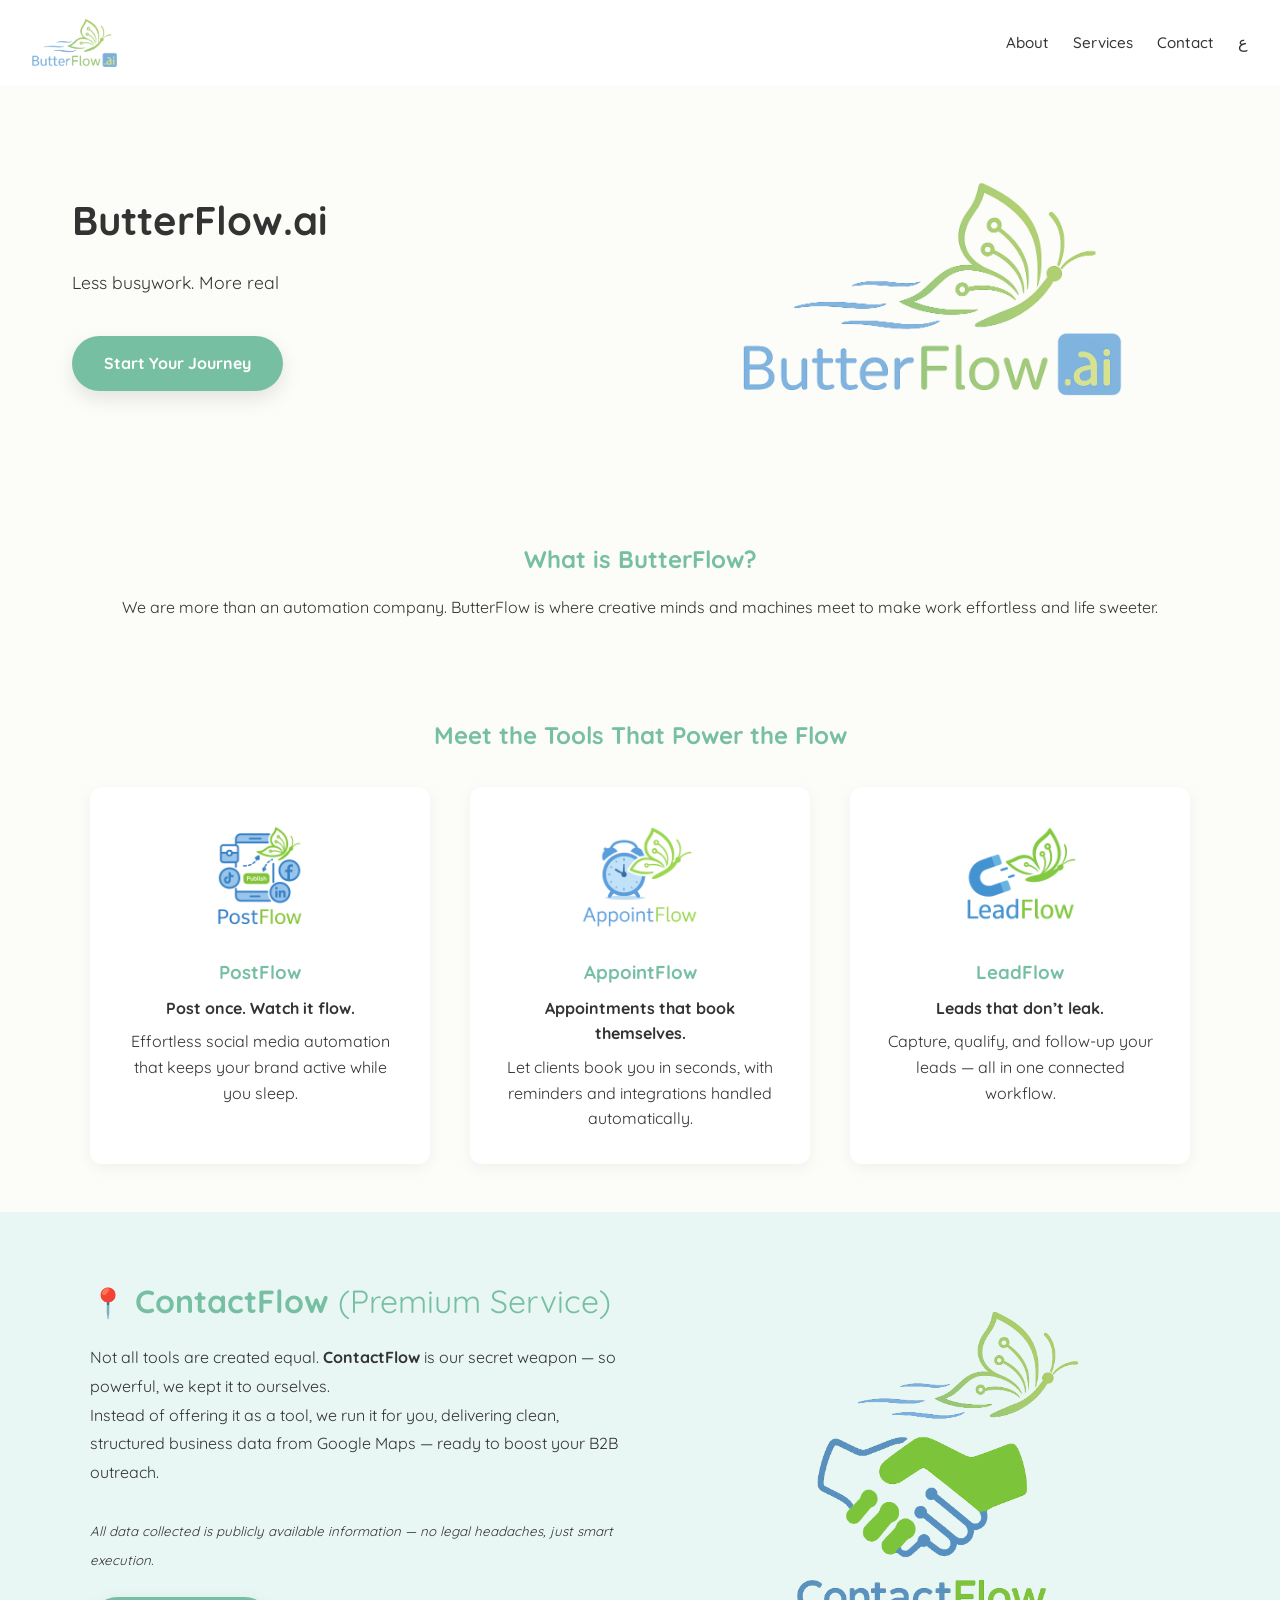
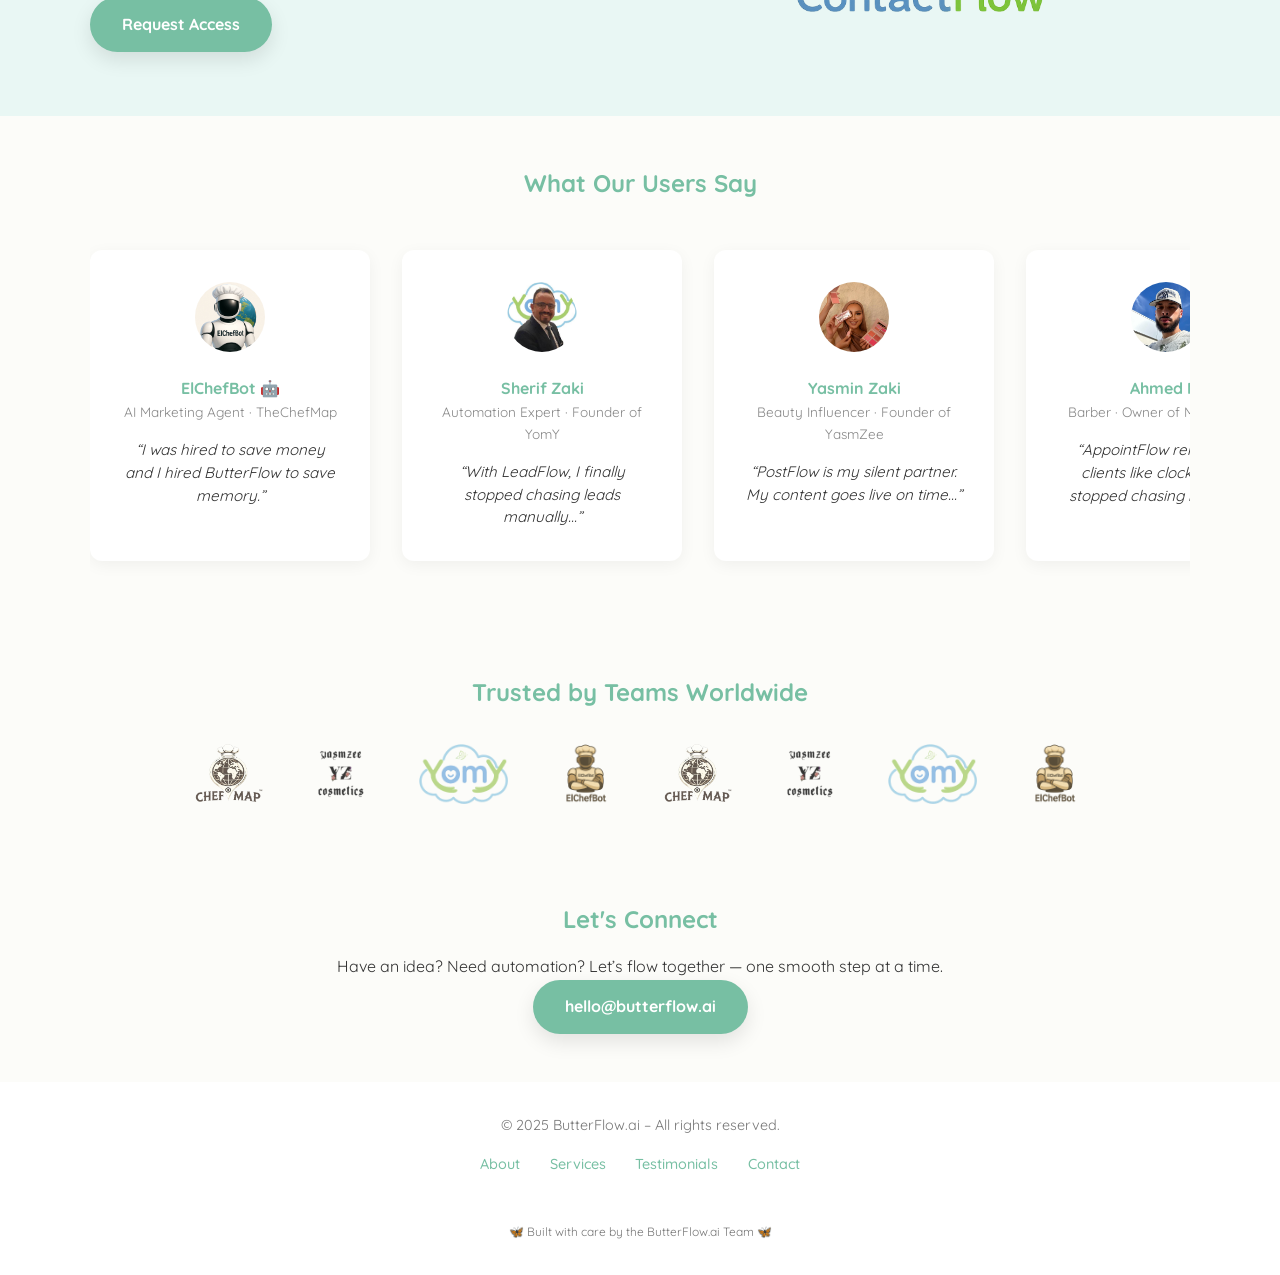
==== commit 5421f36b: "new css" ====
--- a/index.html
+++ b/index.html
@@ -9,6 +9,7 @@
     <link rel="preconnect" href="https://fonts.gstatic.com" crossorigin>
     <link href="https://fonts.googleapis.com/css2?family=Quicksand:wght@400;600;700&display=swap" rel="stylesheet">
     <link rel="stylesheet" href="/css/shared.css" />
+    <link rel="stylesheet" href="/css/home.css" />
 </head>
 <body>
 
--- a/css/shared.css
+++ b/css/shared.css
@@ -1,3 +1,5 @@
+/* === SHARED STYLES (MINIMAL & GLOBAL) === */
+
 :root {
     --main-color: #77bfa3;
     --hover-color: #5f9ea0;
@@ -27,105 +29,18 @@
     margin: auto;
 }
 
-header {
-    display: flex;
-    justify-content: space-between;
-    align-items: center;
-    padding: 1rem 2rem;
-    background: rgba(255, 255, 255, 0.9);
-    backdrop-filter: blur(10px);
-    box-shadow: 0 2px 6px rgba(0, 0, 0, 0.04);
-    position: sticky;
-    top: 0;
-    z-index: 1000;
+.section {
+    padding: 3rem 1rem;
+    text-align: center;
 }
 
-.logo {
-    height: 48px;
+.section h2 {
+    font-size: 1.5rem;
+    margin-bottom: 1rem;
+    color: var(--main-color);
 }
 
-nav ul {
-    display: flex;
-    list-style: none;
-    align-items: center;
-    gap: 1.5rem;
-}
-
-nav a {
-    text-decoration: none;
-    font-weight: 600;
-    color: var(--main-color);
-    transition: color 0.3s ease;
-}
-
-nav a:hover {
-    color: var(--hover-color);
-}
-
-.lang-switch button {
-    background: none;
-    border: none;
-    font-weight: bold;
-    cursor: pointer;
-    color: var(--main-color);
-    font-size: 1rem;
-    display: flex;
-    align-items: center;
-    gap: 5px;
-}
-
-.lang-switch button:hover {
-    color: var(--hover-color);
-}
-
-.hero-split {
-    display: flex;
-    flex-direction: row;
-    gap: 2rem;
-    align-items: center;
-    text-align: left;
-    justify-content: center;
-    flex-wrap: wrap;
-    width: 80%;
-    margin: auto;
-    padding: 2rem 1rem;
-}
-
-.hero-left {
-    text-align: center;
-    align-items: center;
-
-}
-
-
-.hero-right {
-    flex: 1;
-    min-width: 300px;
-    text-align: center;
-    display: flex;
-    align-items: center;
-    justify-content: center;
-}
-
-.hero-left h1 {
-    font-size: 2.5rem;
-}
-
-.hero-subline {
-    font-size: 1.1rem;
-    margin: 1rem 0;
-    color: #555;
-    min-height: 3rem;
-}
-
-.hero-right img {
-    max-width: 100%;
-    width: 100%;
-    max-width: 300px;
-    height: auto;
-}
-
-.hero-left .btn, .full-highlight .btn{
+.btn {
     background-color: var(--main-color);
     color: #fff;
     padding: 0.9rem 2rem;
@@ -137,277 +52,105 @@
     display: inline-block;
 }
 
-.hero-left .btn:hover {
+.btn:hover {
     background-color: var(--hover-color);
 }
 
-.section {
-    padding: 3rem 1rem;
-    text-align: center;
+/* RTL Support */
+html[dir="rtl"] body {
+    direction: rtl;
+    text-align: right;
 }
 
-.section h2 {
-    font-size: 1.5rem;
-    margin-bottom: 1rem;
+html[dir="rtl"] .container,
+html[dir="rtl"] .section,
+html[dir="rtl"] .footer-links {
+    text-align: right;
+    direction: rtl;
+}
+
+html[dir="rtl"] nav ul {
+    flex-direction: row-reverse;
+}
+
+html[dir="rtl"] .lang-switch button {
+    direction: rtl;
+}
+
+/* === Header Fixes === */
+header {
+    display: flex;
+    justify-content: space-between;
+    align-items: center;
+    padding: 1.2rem 2rem;
+    background-color: #fff;
+}
+
+.logo {
+    height: 48px;
+    object-fit: contain;
+}
+
+nav ul {
+    display: flex;
+    gap: 1.5rem;
+    list-style: none;
+    align-items: center;
+}
+
+nav a {
+    text-decoration: none;
+    color: var(--text-color);
+    font-weight: 500;
+    font-size: 0.95rem;
+}
+
+nav a:hover {
     color: var(--main-color);
 }
 
-.full-highlight {
-    background: linear-gradient(to right, #f9fdfc, #e9f6f3);
-    width: 100vw;
-    margin-left: calc(-1 * (100vw - 100%)/2); /* يعادل كسر حدود الـ container */
-    padding: 1rem;
+.lang-switch button {
+    background: none;
+    border: none;
+    cursor: pointer;
+    font-size: 1rem;
+    color: var(--text-color);
 }
 
-.highlight-inner {
-    max-width: 1200px;
-    margin: auto;
-    display: flex;
-    flex-direction: column;
-    align-items: center;
-    gap: 2rem;
+/* === Footer Fixes === */
+footer {
+    background-color: #fff;
     text-align: center;
+    padding: 2rem 1rem;
+    font-size: 0.9rem;
+    color: #777;
 }
 
-.highlight-inner img {
-    max-width: 100%;
+.footer-links {
+    margin: 1rem 0;
 }
 
-.highlight-text h2 {
+.footer-links a {
+    margin: 0 0.8rem;
+    text-decoration: none;
     color: var(--main-color);
-    font-size: 2rem;
-    margin-bottom: 1rem;
+    font-weight: 500;
 }
 
-.highlight-text p {
-    font-size: 1.1rem;
-    color: #444;
-    margin-bottom: 1.5rem;
+.footer-links a:hover {
+    text-decoration: underline;
 }
 
-@media (min-width: 768px) {
-    .highlight-inner {
-        flex-direction: row;
-        text-align: left;
-    }
-
-    .highlight-text {
-        flex: 1;
-    }
-
-    .highlight-image {
-        flex: 1;
-        text-align: center;
-    }
+.social {
+    margin-top: 0.5rem;
 }
 
-.tools-grid {
-    display: grid;
-    grid-template-columns: 1fr;
-    gap: 2rem;
-    justify-content: center;
+.social a {
+    margin: 0 0.5rem;
+    color: var(--text-color);
+    font-size: 1.1rem;
 }
 
-.tool-card {
-    background: #fff;
-    padding: 2rem;
-    border-radius: 1.5rem;
-    box-shadow: 0 8px 24px rgba(0, 0, 0, 0.05);
-    transition: transform 0.3s ease, box-shadow 0.3s ease;
-    max-width: 320px;
-    margin: 0 auto;
-    text-decoration: none;
-}
-
-.tool-card:hover {
-    transform: translateY(-5px);
-    box-shadow: 0 12px 32px rgba(0, 0, 0, 0.08);
-}
-
-.tool-logo {
-    width: 160px;
-    height: auto;
-    margin-bottom: 1rem;
-}
-
-.tool-card h3 {
-    margin: 0.5rem 0;
-    font-size: 1.4rem;
+.social a:hover {
     color: var(--main-color);
 }
-
-.tagline {
-    font-weight: 600;
-    color: var(--hover-color);
-    margin-bottom: 1rem;
-    font-size: 0.95rem;
-}
-
-.tool-card p {
-    color: #555;
-    font-size: 0.95rem;
-    line-height: 1.5;
-}
-
-.testimonials h2 {
-    font-size: 1.6rem;
-    margin-bottom: 2rem;
-    color: var(--main-color);
-}
-
-.testi-carousel {
-    display: flex;
-    flex-wrap: nowrap;
-    gap: 1rem;
-    overflow-x: auto;
-    scroll-snap-type: x mandatory;
-    -webkit-overflow-scrolling: touch;
-    padding-bottom: 1rem;
-}
-
-.testi-card {
-    flex: 0 0 300px;
-    background: #fff;
-    border-radius: 1rem;
-    padding: 2rem 1.5rem;
-    box-shadow: 0 10px 24px rgba(0, 0, 0, 0.05);
-    scroll-snap-align: start;
-    text-align: center;
-}
-
-.testi-card .avatar.top {
-    width: 60px;
-    height: 60px;
-    border-radius: 50%;
-    margin: 0 auto 1rem;
-}
-
-.testi-info span {
-    display: block;
-    font-weight: bold;
-    color: var(--main-color);
-    font-size: 1rem;
-}
-
-.testi-info small {
-    color: #777;
-    font-size: 0.85rem;
-    display: block;
-    margin-bottom: 1rem;
-}
-
-.testi-card p {
-    font-style: italic;
-    font-size: 0.95rem;
-    color: #444;
-    line-height: 1.6;
-    min-height: 80px;
-}
-
-.marquee {
-    overflow: hidden;
-    position: relative;
-}
-
-.marquee-track {
-    display: flex;
-    gap: 4rem;
-    animation: marqueeScroll 40s linear infinite;
-    will-change: transform;
-}
-
-.marquee-track img {
-    height: 80px;
-    object-fit: contain;
-    opacity: 1;
-    transition: opacity 0.3s ease;
-}
-
-@keyframes marqueeScroll {
-    from {
-        transform: translateX(0);
-    }
-    to {
-        transform: translateX(-50%);
-    }
-}
-
-footer {
-    background: #fff;
-    padding: 3rem 1rem;
-    text-align: center;
-    border-top: 1px solid #eee;
-    margin-top: 4rem;
-    color: #666;
-    font-size: 0.95rem;
-    line-height: 1.8;
-}
-
-footer .footer-links {
-    margin-top: 1rem;
-    display: flex;
-    justify-content: center;
-    flex-wrap: wrap;
-    gap: 1.5rem;
-}
-
-footer .footer-links a {
-    color: var(--main-color);
-    text-decoration: none;
-    font-weight: 600;
-    transition: color 0.3s ease;
-}
-
-footer .footer-links a:hover {
-    color: var(--hover-color);
-}
-
-@media (min-width: 768px) {
-    .tools-grid {
-        grid-template-columns: repeat(3, 1fr);
-    }
-
-    @media (min-width: 768px) {
-        .hero-left {
-            padding-left: 2rem; /* Add spacing from left */
-            padding-right: 2rem; /* Optional for symmetry */
-            display: flex;
-            flex-direction: column;
-            justify-content: center;
-        }
-
-        .hero-split {
-            justify-content: center; /* already exists */
-            align-items: center;     /* add this if not already */
-        }
-
-        .hero-left h1 {
-            font-size: 3rem;
-        }
-
-        .hero-subline {
-            font-size: 1.2rem;
-            margin-right: auto; /* Align to left within its box */
-        }
-    }
-
-}
-
-@media (max-width: 768px) {
-    .hero-split {
-        flex-direction: column;
-        text-align: center;
-    }
-
-    .hero-right {
-        order: -1;
-    }
-
-    .hero-left {
-        order: 1;
-    }
-
-    .hero-right img {
-        max-width: 240px;
-    }
-}
--- a/css/home.css
+++ b/css/home.css
@@ -0,0 +1,264 @@
+/* === HOME PAGE STYLES === */
+
+.hero-split {
+    display: flex;
+    flex-wrap: wrap;
+    align-items: center;
+    justify-content: space-between;
+    padding: 6rem 2rem;
+    background-color: var(--bg-color);
+    gap: 2rem;
+    max-width: 1200px;
+    margin: auto;
+}
+
+.hero-left {
+    flex: 1;
+    text-align: left;
+}
+
+.hero-left h1 {
+    font-size: 2.5rem;
+    color: var(--text-color);
+    margin-bottom: 1rem;
+}
+
+.hero-subline {
+    font-size: 1.1rem;
+    max-width: 600px;
+    margin-bottom: 2.5rem;
+    line-height: 1.6;
+}
+
+.hero-right {
+    flex: 1;
+    text-align: center;
+}
+
+.hero-background {
+    display: flex;
+    justify-content: center;
+    align-items: center;
+    opacity: 1;
+    transition: opacity 0.8s ease;
+}
+
+.hero-pause-logo {
+    max-width: 380px;
+    height: auto;
+    opacity: 0.95;
+}
+
+.tools-grid {
+    display: grid;
+    grid-template-columns: repeat(auto-fit, minmax(260px, 1fr));
+    gap: 2.5rem;
+    margin-top: 2rem;
+    max-width: 1100px;
+    margin-left: auto;
+    margin-right: auto;
+}
+
+.tool-card {
+    background-color: #fff;
+    border-radius: 12px;
+    box-shadow: 0 4px 16px rgba(0, 0, 0, 0.05);
+    padding: 2rem;
+    text-align: center;
+    transition: 0.3s;
+    display: flex;
+    flex-direction: column;
+    align-items: center;
+    text-decoration: none;
+    color: inherit;
+}
+
+.tool-card:hover {
+    transform: translateY(-5px);
+    box-shadow: 0 6px 20px rgba(0, 0, 0, 0.08);
+}
+
+.tool-logo {
+    max-width: 120px;
+    margin-bottom: 1.2rem;
+}
+
+.tool-card h3 {
+    margin-bottom: 0.5rem;
+    color: var(--main-color);
+}
+
+.tagline {
+    font-weight: bold;
+    color: var(--text-color);
+    margin-bottom: 0.5rem;
+}
+
+.full-highlight {
+    background-color: #e9f7f4;
+    padding: 4rem 2rem;
+    width: 100%;
+}
+
+.highlight-inner {
+    max-width: 1100px;
+    margin: auto;
+    display: flex;
+    flex-wrap: wrap;
+    align-items: center;
+    justify-content: space-between;
+    gap: 2rem;
+}
+
+.highlight-text {
+    flex: 1;
+    min-width: 280px;
+}
+
+.highlight-text h2 {
+    font-size: 2rem;
+    color: var(--main-color);
+    margin-bottom: 1rem;
+}
+
+.highlight-text p {
+    font-size: 1rem;
+    line-height: 1.8;
+    max-width: 600px;
+    margin-bottom: 1.5rem;
+}
+
+.highlight-image {
+    flex: 1;
+    text-align: center;
+}
+
+.highlight-image img {
+    max-width: 320px;
+    height: auto;
+}
+
+.testi-carousel {
+    display: flex;
+    flex-wrap: nowrap;
+    overflow-x: auto;
+    scroll-snap-type: x mandatory;
+    gap: 2rem;
+    padding: 1rem;
+    margin-top: 2rem;
+}
+
+.testi-carousel::-webkit-scrollbar {
+    display: none;
+}
+
+.testi-card {
+    background-color: #fff;
+    border-radius: 12px;
+    box-shadow: 0 4px 16px rgba(0, 0, 0, 0.05);
+    padding: 2rem;
+    text-align: center;
+    flex: 0 0 280px;
+    scroll-snap-align: start;
+}
+
+.testi-card .avatar {
+    width: 70px;
+    height: 70px;
+    border-radius: 50%;
+    object-fit: cover;
+    margin-bottom: 1rem;
+}
+
+.testi-info span {
+    font-weight: bold;
+    color: var(--main-color);
+    display: block;
+}
+
+.testi-info small {
+    font-size: 0.85rem;
+    color: #888;
+    display: block;
+    margin-bottom: 1rem;
+}
+
+.testi-card p {
+    font-style: italic;
+    font-size: 0.95rem;
+    color: var(--text-color);
+    line-height: 1.5;
+}
+
+.clients-marquee .marquee-track {
+    display: flex;
+    gap: 3rem;
+    animation: scroll 40s linear infinite;
+    align-items: center;
+    justify-content: center;
+    margin-top: 2rem;
+}
+
+.clients-marquee img {
+    max-height: 60px;
+    opacity: 0.8;
+    transition: 0.3s;
+}
+
+.clients-marquee img:hover {
+    opacity: 1;
+}
+
+@keyframes scroll {
+    from {
+        transform: translateX(0);
+    }
+    to {
+        transform: translateX(-50%);
+    }
+}
+
+@media (max-width: 767px) {
+    .hero-split,
+    .highlight-inner {
+        flex-direction: column;
+    }
+
+    .hero-left,
+    .hero-right,
+    .highlight-text,
+    .highlight-image {
+        text-align: center;
+    }
+
+    .hero-split {
+        flex-direction: column-reverse;
+        padding: 4rem 1.5rem;
+    }
+
+    .hero-left h1 {
+        font-size: 2rem;
+    }
+
+    .tool-logo {
+        max-width: 100px;
+    }
+
+    .highlight-inner {
+        flex-direction: column;
+    }
+
+    .highlight-image {
+        order: -1;
+    }
+
+    .testi-carousel {
+        flex-wrap: nowrap;
+        overflow-x: auto;
+        scroll-snap-type: x mandatory;
+    }
+
+    .btn {
+        margin-top: 1.5rem;
+    }
+}
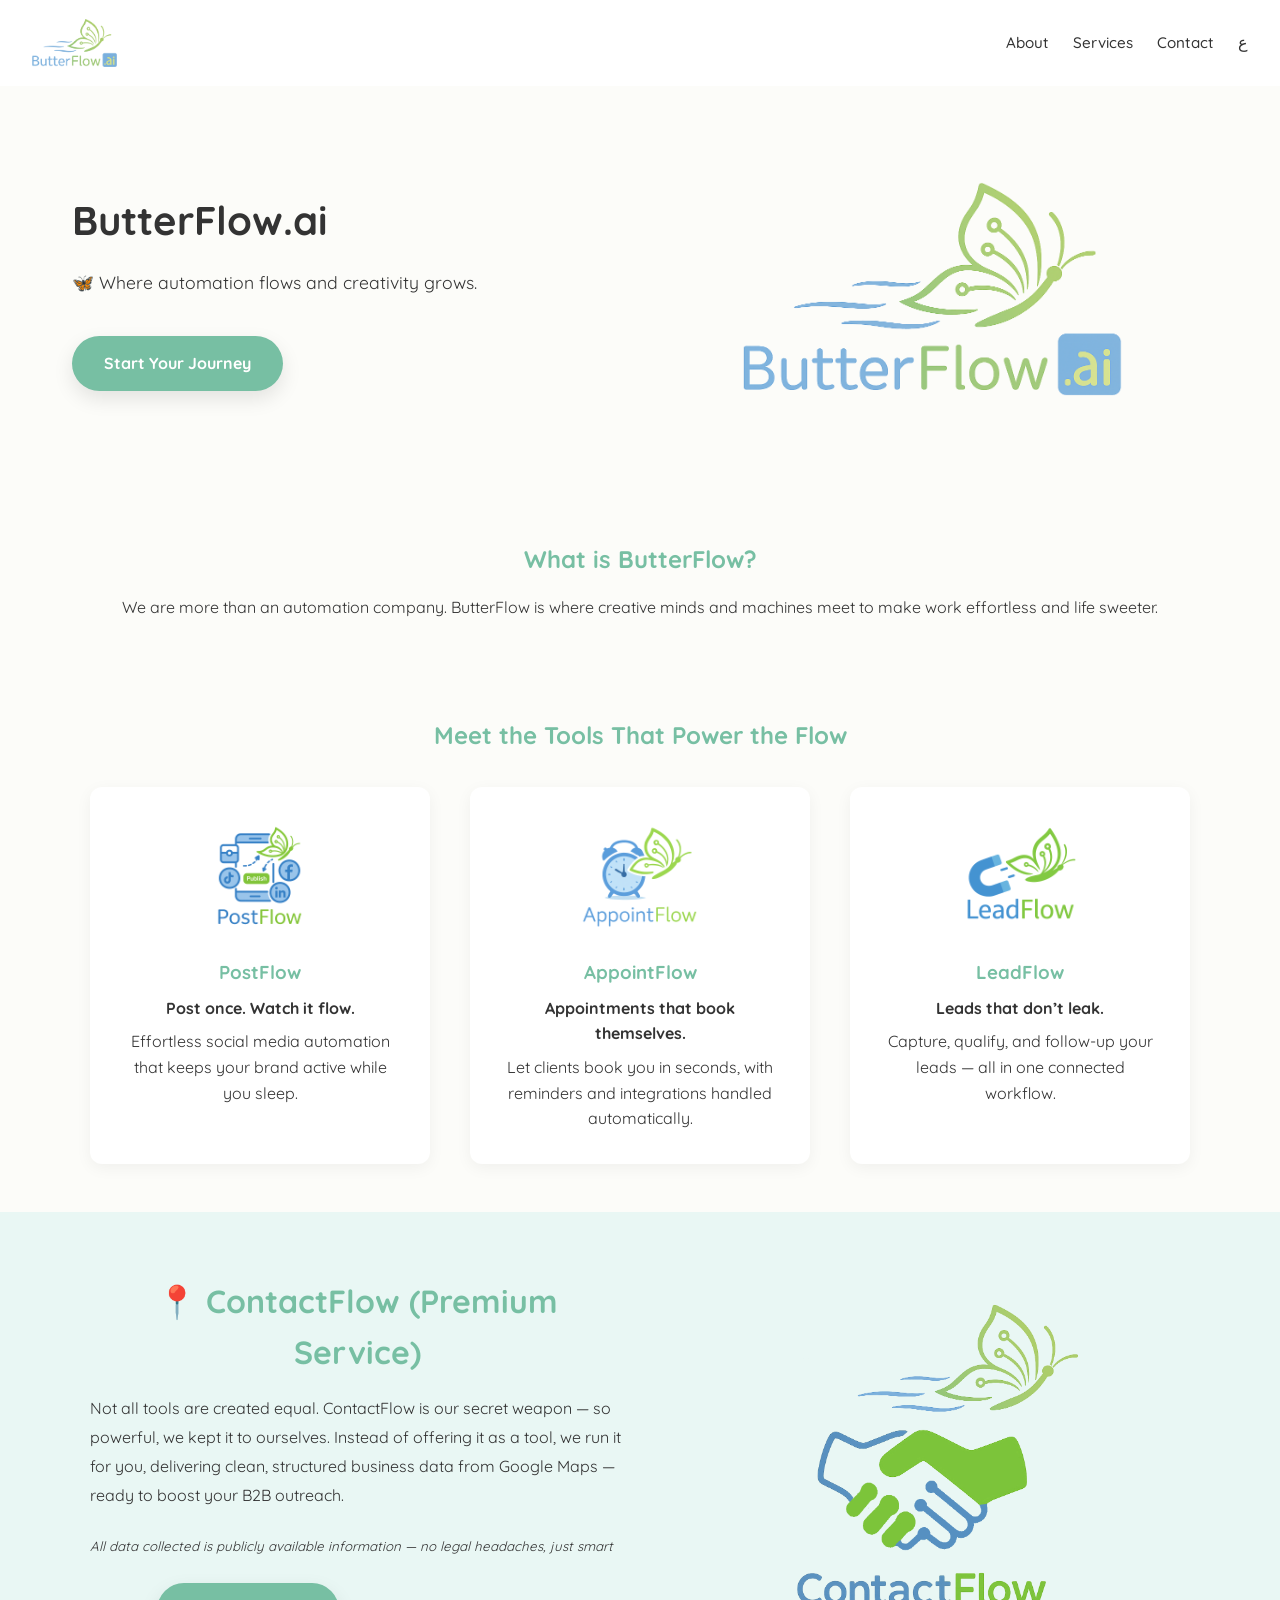
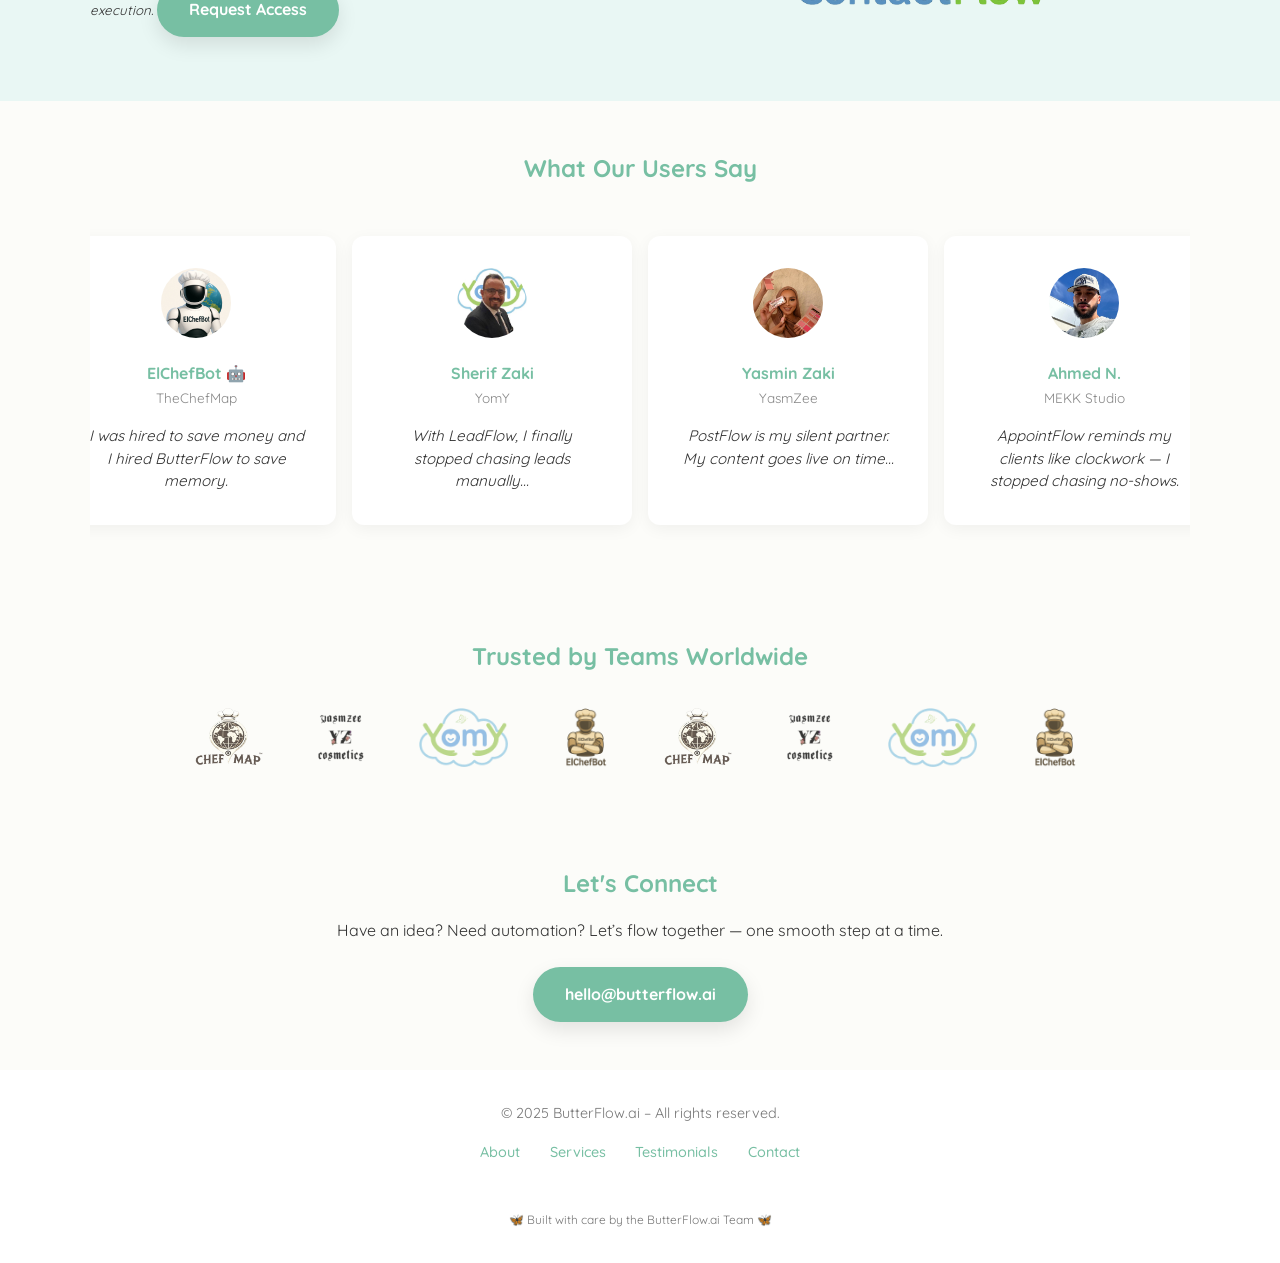
==== commit e9fb90fb: "added the arabic" ====
--- a/index.html
+++ b/index.html
@@ -17,11 +17,10 @@
 <div id="site-header"></div>
 
 <section id="hero" class="hero-split">
-
     <div class="hero-left">
         <h1>ButterFlow.ai</h1>
         <p class="hero-subline"><span id="dynamic-subline">Less busywork. More real work.</span></p>
-        <a href="#contact" class="btn">Start Your Journey</a>
+        <a href="#contact" class="btn" data-key="cta_btn">Start Your Journey</a>
     </div>
     <div class="hero-right" id="hero-right">
         <div id="hero-background" class="hero-background">
@@ -30,38 +29,30 @@
     </div>
 </section>
 
-
 <!-- About Section -->
 <section class="section" id="about">
     <div class="container">
         <h2 data-key="about_title">What is ButterFlow?</h2>
-        <p data-key="about_text">
-            We are more than an automation company. ButterFlow is where creative minds and machines meet to make work effortless and life sweeter.
-        </p>
+        <p data-key="about_text"></p>
     </div>
 </section>
 
-<!-- ButterFlow Tools Showcase -->
+<!-- Tools Section -->
 <section class="section" id="tools">
     <div class="container">
-        <h2 class="section-title">Meet the Tools That Power the Flow</h2>
-        <div class="tools-grid" id="tools-grid">
-            <!-- The cards will be injected dynamically here from tools.json -->
-        </div>
+        <h2 class="section-title" data-key="services_title">Meet the Tools That Power the Flow</h2>
+        <div class="tools-grid" id="tools-grid"></div>
     </div>
 </section>
 
-
-<section class="full-highlight contactflow-highlight">
+<!-- ContactFlow Highlight -->
+<section class="full-highlight contactflow-highlight" id="contactflow-highlight">
     <div class="highlight-inner">
         <div class="highlight-text">
-            <h2><span style="font-size: 1.8rem;">📍</span> ContactFlow <span style="font-weight: normal;">(Premium Service)</span></h2>
-            <p>
-                Not all tools are created equal. <strong>ContactFlow</strong> is our secret weapon — so powerful, we kept it to ourselves.<br />
-                Instead of offering it as a tool, we run it for you, delivering clean, structured business data from Google Maps — ready to boost your B2B outreach.<br /><br />
-                <small><em>All data collected is publicly available information — no legal headaches, just smart execution.</em></small>
-            </p>
-            <a href="/tool.html?name=contactflow" class="btn">Request Access</a>
+            <h2 id="cf-title"></h2>
+            <p id="cf-text"></p>
+            <small><em id="cf-note"></em></small>
+            <a href="/tool.html?name=contactflow" class="btn" id="cf-cta"></a>
         </div>
         <div class="highlight-image">
             <img src="/images/tools/contactflow-logo.png" alt="ContactFlow Logo">
@@ -69,71 +60,57 @@
     </div>
 </section>
 
-
-
-
-
+<!-- Testimonials -->
 <section class="section testimonials" id="testimonials">
     <div class="container">
-        <h2>What Our Users Say</h2>
-        <div class="testi-carousel">
-            <!-- ElChefBot AI -->
+        <h2 data-key="testimonials_title">What Our Users Say</h2>
+        <div class="testi-carousel no-scrollbar" style="overflow-x: auto; display: flex; gap: 1rem;">
             <div class="testi-card">
                 <img src="images/people/elchefbot.jpg" alt="ElChefBot AI" class="avatar top" />
                 <div class="testi-info">
                     <span>ElChefBot 🤖</span>
-                    <small>AI Marketing Agent · TheChefMap</small>
+                    <small>TheChefMap</small>
                 </div>
-                <p>“I was hired to save money and I hired ButterFlow to save memory.”</p>
+                <p data-key="testi_elchefbot">“I was hired to save money and I hired ButterFlow to save memory.”</p>
             </div>
-
-            <!-- Sherif -->
             <div class="testi-card">
                 <img src="images/people/sherif.jpg" alt="Sherif Zaki" class="avatar top" />
                 <div class="testi-info">
                     <span>Sherif Zaki</span>
-                    <small>Automation Expert · Founder of YomY</small>
+                    <small>YomY</small>
                 </div>
-                <p>“With LeadFlow, I finally stopped chasing leads manually...”</p>
+                <p data-key="testi_sherif">“With LeadFlow, I finally stopped chasing leads manually...”</p>
             </div>
-
-            <!-- Yasmin -->
             <div class="testi-card">
                 <img src="images/people/yasmin.jpg" alt="Yasmin Zaki" class="avatar top" />
                 <div class="testi-info">
                     <span>Yasmin Zaki</span>
-                    <small>Beauty Influencer · Founder of YasmZee</small>
+                    <small>YasmZee</small>
                 </div>
-                <p>“PostFlow is my silent partner. My content goes live on time...”</p>
+                <p data-key="testi_yasmin">“PostFlow is my silent partner. My content goes live on time...”</p>
             </div>
-
-            <!-- Ahmed -->
             <div class="testi-card">
                 <img src="images/people/ahmed.jpg" alt="Ahmed N." class="avatar top" />
                 <div class="testi-info">
                     <span>Ahmed N.</span>
-                    <small>Barber · Owner of MEKK Studio</small>
+                    <small>MEKK Studio</small>
                 </div>
-                <p>“AppointFlow reminds my clients like clockwork — I stopped chasing no-shows.”</p>
+                <p data-key="testi_ahmed">“AppointFlow reminds my clients like clockwork — I stopped chasing no-shows.”</p>
             </div>
         </div>
     </div>
 </section>
 
-
-
-<!-- Clients Marquee -->
+<!-- Clients -->
 <section class="section clients-marquee" id="clients">
     <div class="container">
-        <h2>Trusted by Teams Worldwide</h2>
+        <h2 data-key="clients_title">Trusted by Teams Worldwide</h2>
         <div class="marquee">
             <div class="marquee-track">
                 <img src="/images/clients/chefmap.png" alt="ChefMap"/>
                 <img src="/images/clients/yasmzee.png" alt="YasmZee"/>
                 <img src="/images/clients/yomy.png" alt="YomY"/>
                 <img src="/images/clients/elchefbot.png" alt="ElChefBot"/>
-
-                <!-- Repeated -->
                 <img src="/images/clients/chefmap.png" alt="ChefMap"/>
                 <img src="/images/clients/yasmzee.png" alt="YasmZee"/>
                 <img src="/images/clients/yomy.png" alt="YomY"/>
@@ -143,22 +120,19 @@
     </div>
 </section>
 
-<!-- Contact Section -->
+<!-- Contact -->
 <section class="section" id="contact">
     <div class="container">
         <h2 data-key="contact_title">Let's Connect</h2>
-        <p data-key="contact_text">
-            Have an idea? Need automation? Let’s flow together — one smooth step at a time.
-        </p>
+        <p data-key="contact_text"></p>
         <a href="mailto:hello@butterflow.ai" class="btn">hello@butterflow.ai</a>
     </div>
 </section>
 
-<!-- Footer Section -->
+<!-- Footer -->
 <div id="site-footer"></div>
-<!-- Back to Top Button -->
 <button id="backToTop" title="" aria-label="Back to top">
-    <!-- Inline SVG from Lucide.dev -->
+        <!-- Inline SVG from Lucide.dev -->
     <svg xmlns="http://www.w3.org/2000/svg" width="22" height="22" fill="none" stroke="currentColor"
          stroke-width="2" stroke-linecap="round" stroke-linejoin="round"
          class="lucide lucide-chevron-up" viewBox="0 0 24 24">
@@ -167,7 +141,6 @@
     <span class="tooltip" id="top-tooltip">Back to top</span>
 </button>
 
-
 <script src="/js/butterflow.js"></script>
 </body>
-</html>+</html>
--- a/css/shared.css
+++ b/css/shared.css
@@ -39,6 +39,11 @@
     margin-bottom: 1rem;
     color: var(--main-color);
 }
+
+h2, .section h2 {
+    text-align: center;
+}
+
 
 .btn {
     background-color: var(--main-color);
@@ -94,9 +99,12 @@
 nav ul {
     display: flex;
     gap: 1.5rem;
+    padding: 0;
+    margin: 0;
     list-style: none;
     align-items: center;
 }
+
 
 nav a {
     text-decoration: none;
@@ -154,3 +162,26 @@
 .social a:hover {
     color: var(--main-color);
 }
+
+.contactflow-highlight .btn {
+    margin-top: 1.5rem;
+}
+
+#contact .btn {
+    margin-top: 1.5rem;
+}
+
+html[dir="rtl"] .highlight-text {
+    text-align: right;
+    padding-right: 2rem;
+}
+
+html[dir="rtl"] .footer-links,
+html[dir="rtl"] .hero-left,
+html[dir="rtl"] .container {
+    text-align: right;
+}
+
+html[dir="rtl"] .btn {
+    margin-top: 1rem;
+}
--- a/css/home.css
+++ b/css/home.css
@@ -113,6 +113,7 @@
 .highlight-text {
     flex: 1;
     min-width: 280px;
+    text-align: left;
 }
 
 .highlight-text h2 {
@@ -146,6 +147,7 @@
     gap: 2rem;
     padding: 1rem;
     margin-top: 2rem;
+    justify-content: center;
 }
 
 .testi-carousel::-webkit-scrollbar {
@@ -241,7 +243,7 @@
     }
 
     .tool-logo {
-        max-width: 100px;
+        max-width: 90px;
     }
 
     .highlight-inner {
@@ -261,4 +263,17 @@
     .btn {
         margin-top: 1.5rem;
     }
-}
+
+    [dir="rtl"] .highlight-text {
+        text-align: right;
+    }
+
+    [dir="rtl"] .hero-left {
+        text-align: right;
+    }
+
+    [dir="rtl"] .footer-links,
+    [dir="rtl"] .social {
+        text-align: center;
+    }
+}
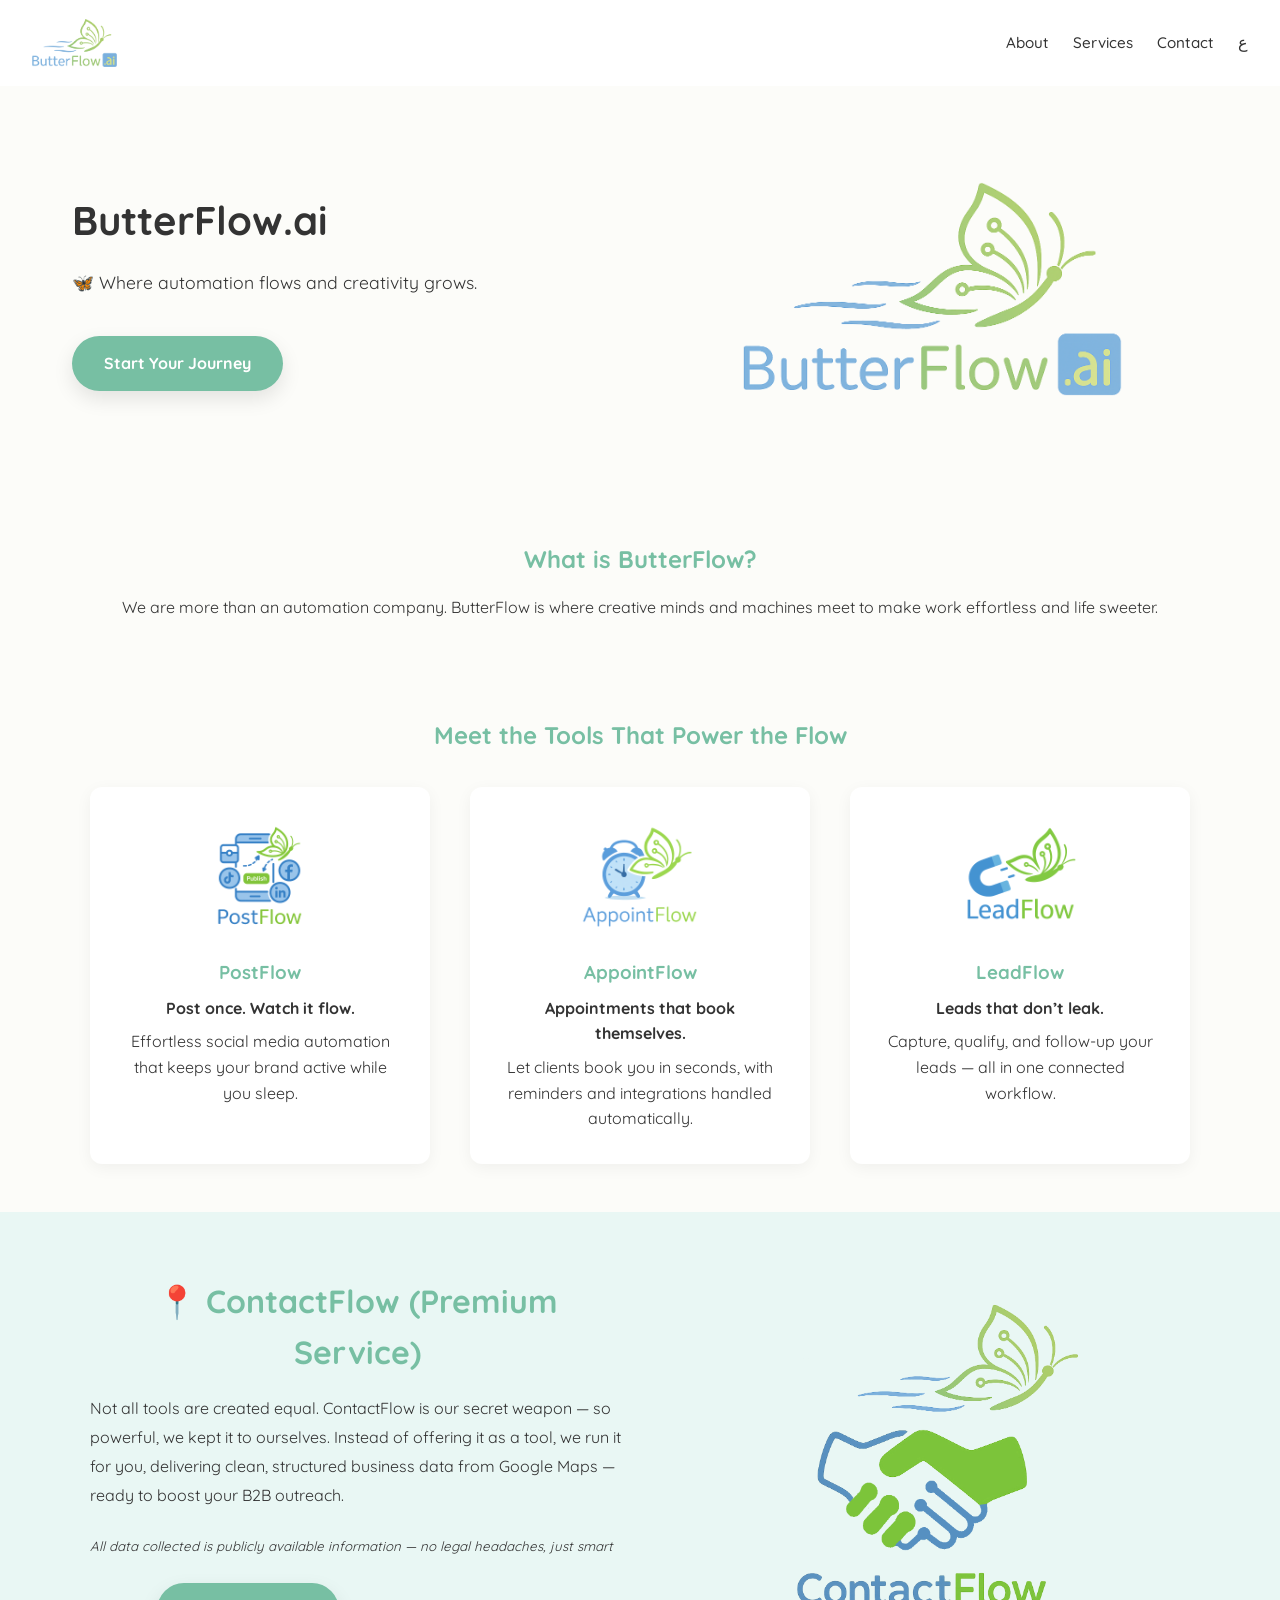
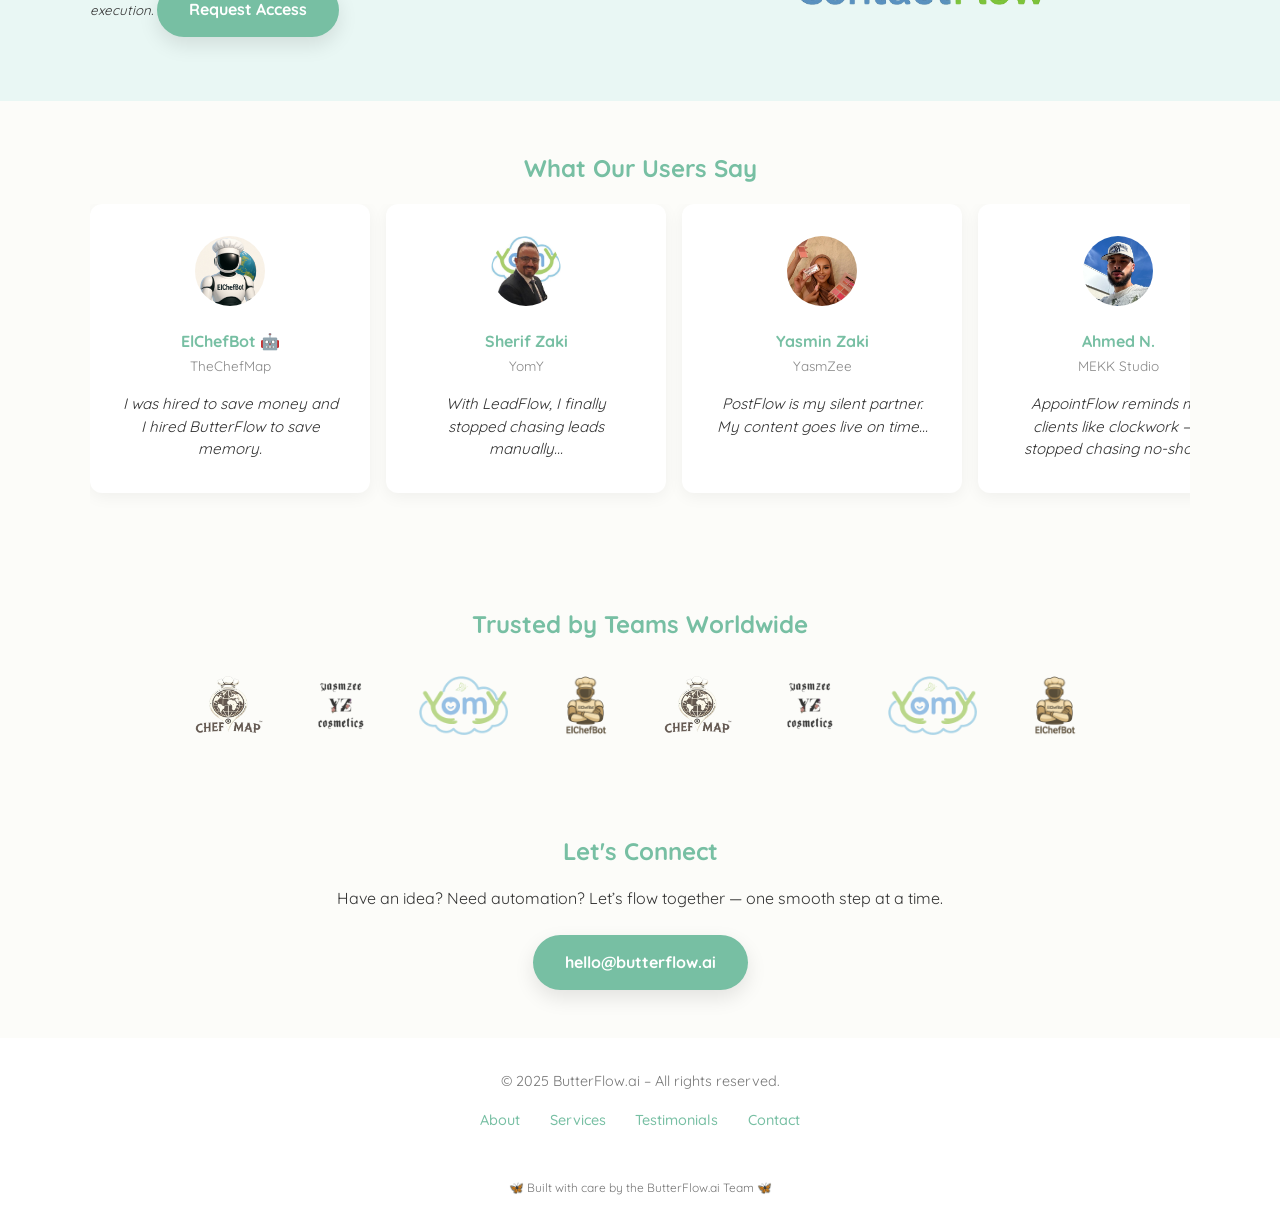
==== commit 897b6920: "few fixes with thecss" ====
--- a/index.html
+++ b/index.html
@@ -132,7 +132,7 @@
 <!-- Footer -->
 <div id="site-footer"></div>
 <button id="backToTop" title="" aria-label="Back to top">
-        <!-- Inline SVG from Lucide.dev -->
+    <!-- Inline SVG from Lucide.dev -->
     <svg xmlns="http://www.w3.org/2000/svg" width="22" height="22" fill="none" stroke="currentColor"
          stroke-width="2" stroke-linecap="round" stroke-linejoin="round"
          class="lucide lucide-chevron-up" viewBox="0 0 24 24">
@@ -141,6 +141,7 @@
     <span class="tooltip" id="top-tooltip">Back to top</span>
 </button>
 
+
 <script src="/js/butterflow.js"></script>
 </body>
 </html>
--- a/css/shared.css
+++ b/css/shared.css
@@ -75,7 +75,7 @@
 }
 
 html[dir="rtl"] nav ul {
-    flex-direction: row-reverse;
+    flex-direction: row!important;
 }
 
 html[dir="rtl"] .lang-switch button {
@@ -185,3 +185,37 @@
 html[dir="rtl"] .btn {
     margin-top: 1rem;
 }
+
+#backToTop .tooltip {
+    position: absolute;
+    top: -30px;
+    left: 50%;
+    transform: translateX(-50%);
+    background: #000;
+    color: #fff;
+    padding: 4px 8px;
+    font-size: 0.75rem;
+    border-radius: 4px;
+    white-space: nowrap;
+    display: none;
+}
+#backToTop:hover .tooltip {
+    display: block;
+}
+
+/* الوضع الافتراضي للزر في اليمين */
+#backToTop {
+    position: fixed;
+    bottom: 1.5rem;
+    right: 1.5rem;
+    z-index: 1000;
+    display: flex;
+    align-items: center;
+    justify-content: center;
+}
+
+/* لو اللغة عربية، حطّه على اليسار */
+html[dir="rtl"] #backToTop {
+    right: auto;
+    left: 1.5rem;
+}
--- a/css/home.css
+++ b/css/home.css
@@ -141,18 +141,14 @@
 
 .testi-carousel {
     display: flex;
-    flex-wrap: nowrap;
+    gap: 1rem;
     overflow-x: auto;
     scroll-snap-type: x mandatory;
-    gap: 2rem;
-    padding: 1rem;
-    margin-top: 2rem;
-    justify-content: center;
-}
-
-.testi-carousel::-webkit-scrollbar {
-    display: none;
-}
+    -webkit-overflow-scrolling: touch;
+    padding-bottom: 1rem;
+}
+
+
 
 .testi-card {
     background-color: #fff;
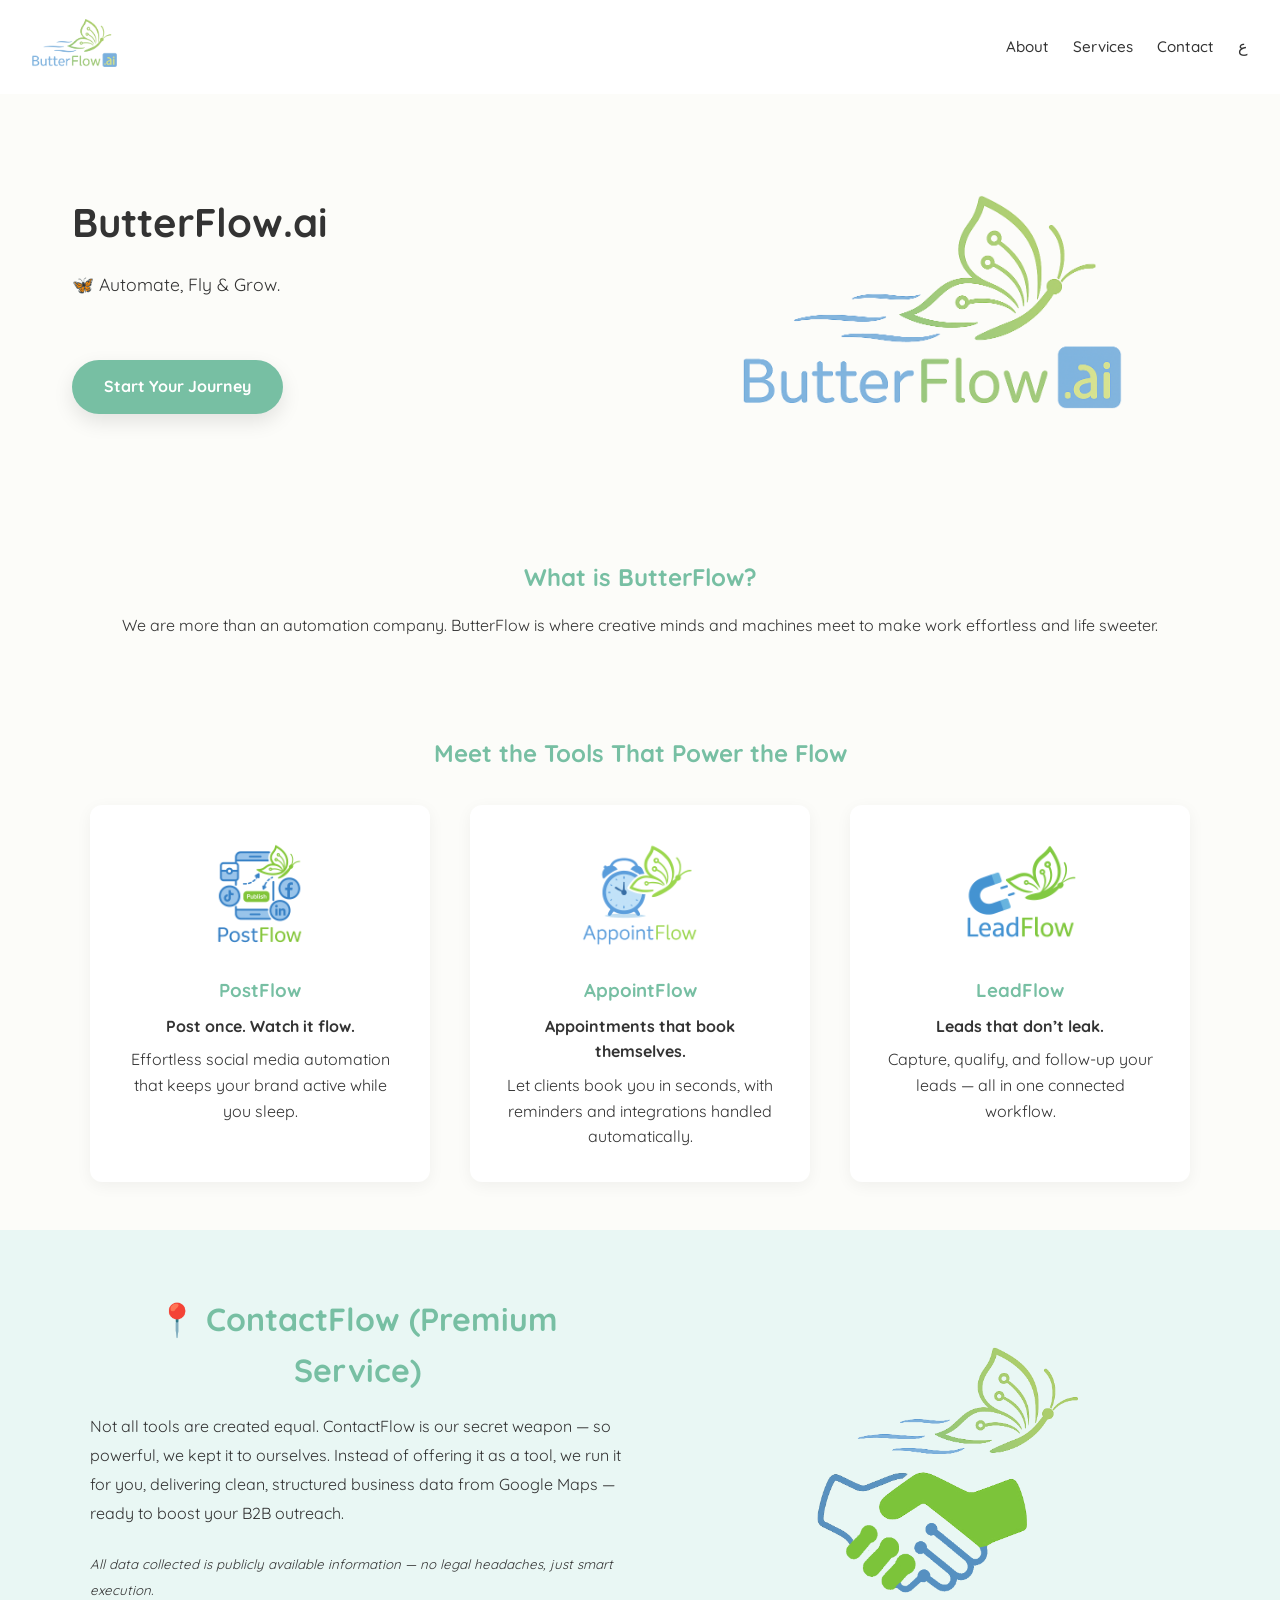
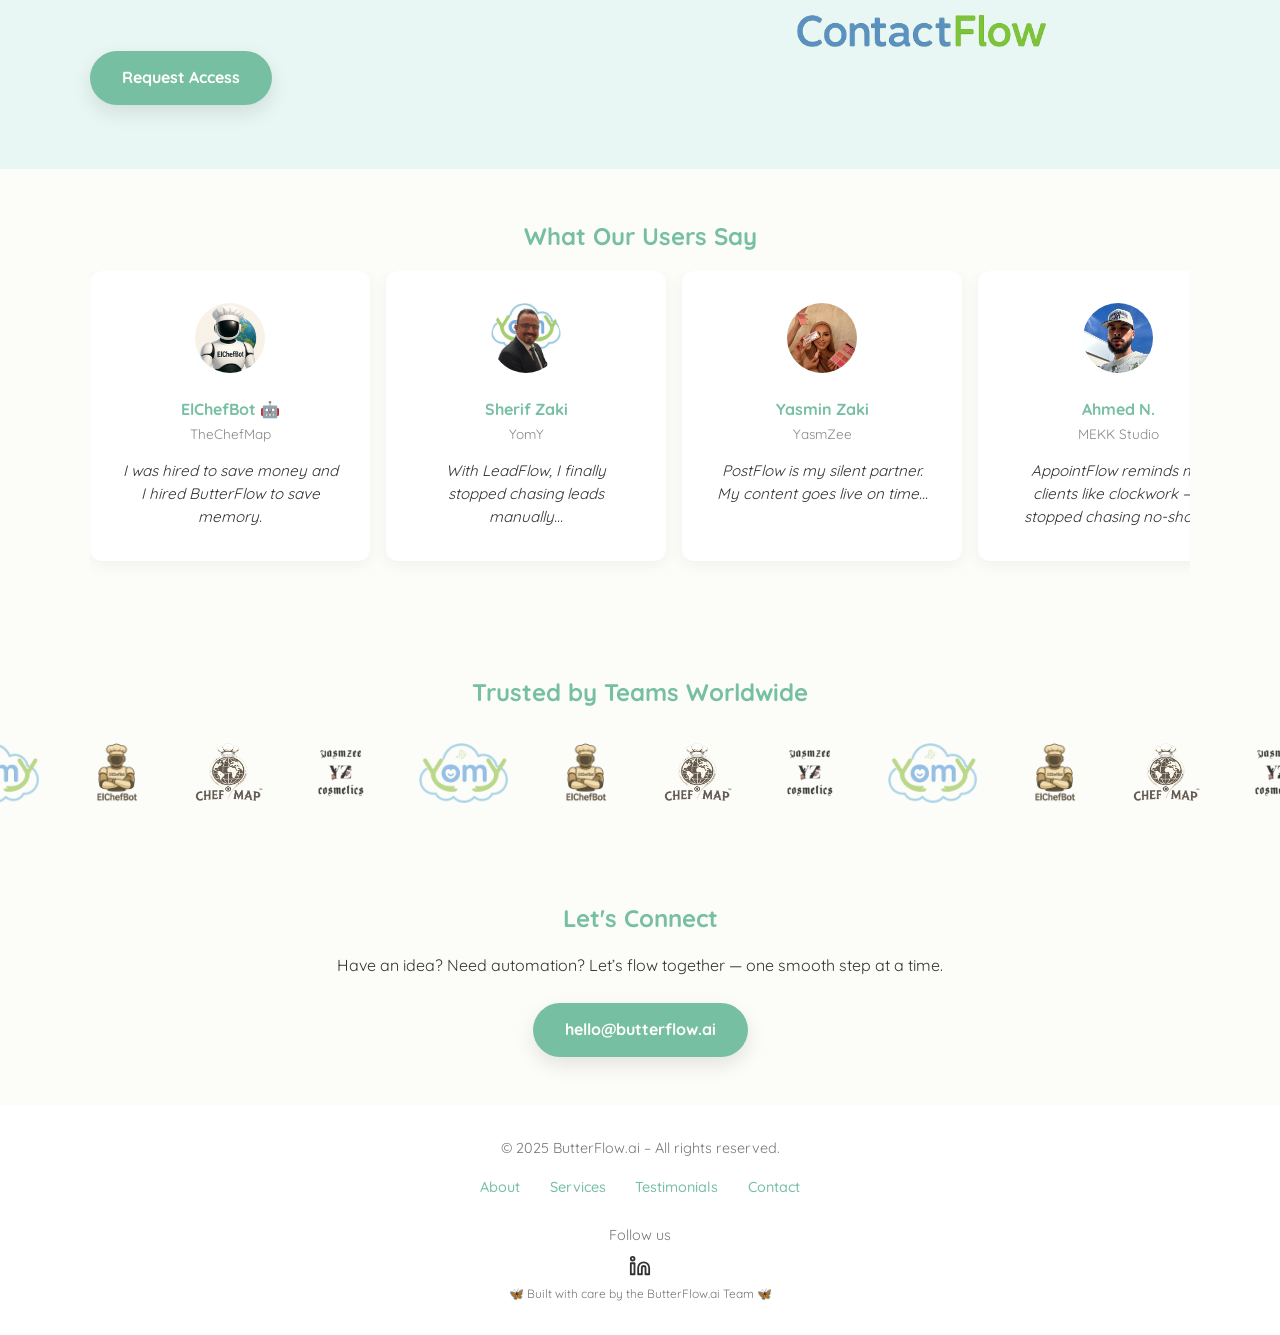
==== commit 49ef8f03: "finalizing the website" ====
--- a/index.html
+++ b/index.html
@@ -38,7 +38,7 @@
 </section>
 
 <!-- Tools Section -->
-<section class="section" id="tools">
+<section class="section" id="services">
     <div class="container">
         <h2 class="section-title" data-key="services_title">Meet the Tools That Power the Flow</h2>
         <div class="tools-grid" id="tools-grid"></div>
@@ -52,7 +52,10 @@
             <h2 id="cf-title"></h2>
             <p id="cf-text"></p>
             <small><em id="cf-note"></em></small>
-            <a href="/tool.html?name=contactflow" class="btn" id="cf-cta"></a>
+            <div style="margin-top: 1.5rem;">
+                <a href="/tool.html?name=contactflow" class="btn" id="cf-cta"></a>
+            </div>
+
         </div>
         <div class="highlight-image">
             <img src="/images/tools/contactflow-logo.png" alt="ContactFlow Logo">
@@ -115,6 +118,22 @@
                 <img src="/images/clients/yasmzee.png" alt="YasmZee"/>
                 <img src="/images/clients/yomy.png" alt="YomY"/>
                 <img src="/images/clients/elchefbot.png" alt="ElChefBot"/>
+                <img src="/images/clients/chefmap.png" alt="ChefMap"/>
+                <img src="/images/clients/yasmzee.png" alt="YasmZee"/>
+                <img src="/images/clients/yomy.png" alt="YomY"/>
+                <img src="/images/clients/elchefbot.png" alt="ElChefBot"/>
+                <img src="/images/clients/chefmap.png" alt="ChefMap"/>
+                <img src="/images/clients/yasmzee.png" alt="YasmZee"/>
+                <img src="/images/clients/yomy.png" alt="YomY"/>
+                <img src="/images/clients/elchefbot.png" alt="ElChefBot"/>
+                <img src="/images/clients/chefmap.png" alt="ChefMap"/>
+                <img src="/images/clients/yasmzee.png" alt="YasmZee"/>
+                <img src="/images/clients/yomy.png" alt="YomY"/>
+                <img src="/images/clients/elchefbot.png" alt="ElChefBot"/>
+                <img src="/images/clients/chefmap.png" alt="ChefMap"/>
+                <img src="/images/clients/yasmzee.png" alt="YasmZee"/>
+                <img src="/images/clients/yomy.png" alt="YomY"/>
+                <img src="/images/clients/elchefbot.png" alt="ElChefBot"/>
             </div>
         </div>
     </div>
--- a/css/shared.css
+++ b/css/shared.css
@@ -7,6 +7,11 @@
     --text-color: #333;
     --accent: #b4dfd2;
     --font: 'Quicksand', sans-serif;
+}
+
+html,
+body {
+    overflow-x: hidden;
 }
 
 * {
@@ -124,14 +129,22 @@
     font-size: 1rem;
     color: var(--text-color);
 }
-
 /* === Footer Fixes === */
 footer {
     background-color: #fff;
-    text-align: center;
     padding: 2rem 1rem;
     font-size: 0.9rem;
     color: #777;
+}
+
+footer .container {
+    margin: 0 auto;
+    display: flex;
+    flex-direction: column;
+    align-items: center;
+    justify-content: center;
+    text-align: center;
+    direction: inherit;
 }
 
 .footer-links {
@@ -203,7 +216,6 @@
     display: block;
 }
 
-/* الوضع الافتراضي للزر في اليمين */
 #backToTop {
     position: fixed;
     bottom: 1.5rem;
@@ -214,8 +226,12 @@
     justify-content: center;
 }
 
-/* لو اللغة عربية، حطّه على اليسار */
 html[dir="rtl"] #backToTop {
     right: auto;
     left: 1.5rem;
 }
+@media (max-width: 768px) {
+    nav ul {
+        gap: 0.6rem;
+    }
+}
--- a/css/home.css
+++ b/css/home.css
@@ -1,4 +1,11 @@
 /* === HOME PAGE STYLES === */
+
+.hero-content {
+    max-width: 80vw;
+    margin: 0 auto;
+    text-align: center;
+    word-wrap: break-word;
+}
 
 .hero-split {
     display: flex;
@@ -28,7 +35,9 @@
     max-width: 600px;
     margin-bottom: 2.5rem;
     line-height: 1.6;
-}
+    min-height: 50px;
+}
+
 
 .hero-right {
     flex: 1;
@@ -57,6 +66,7 @@
     max-width: 1100px;
     margin-left: auto;
     margin-right: auto;
+    justify-content: center;
 }
 
 .tool-card {
@@ -139,6 +149,11 @@
     height: auto;
 }
 
+#cf-cta {
+    display: inline-block;
+    margin-top: 1.5rem;
+}
+
 .testi-carousel {
     display: flex;
     gap: 1rem;
@@ -148,8 +163,6 @@
     padding-bottom: 1rem;
 }
 
-
-
 .testi-card {
     background-color: #fff;
     border-radius: 12px;
@@ -215,6 +228,15 @@
         transform: translateX(-50%);
     }
 }
+#contact .container {
+    text-align: center;
+    direction: ltr;
+}
+
+html[dir="rtl"] #contact .container {
+    direction: rtl;
+    text-align: center;
+}
 
 @media (max-width: 767px) {
     .hero-split,
@@ -260,12 +282,9 @@
         margin-top: 1.5rem;
     }
 
-    [dir="rtl"] .highlight-text {
-        text-align: right;
-    }
-
+    [dir="rtl"] .highlight-text,
     [dir="rtl"] .hero-left {
-        text-align: right;
+        text-align: center;
     }
 
     [dir="rtl"] .footer-links,
